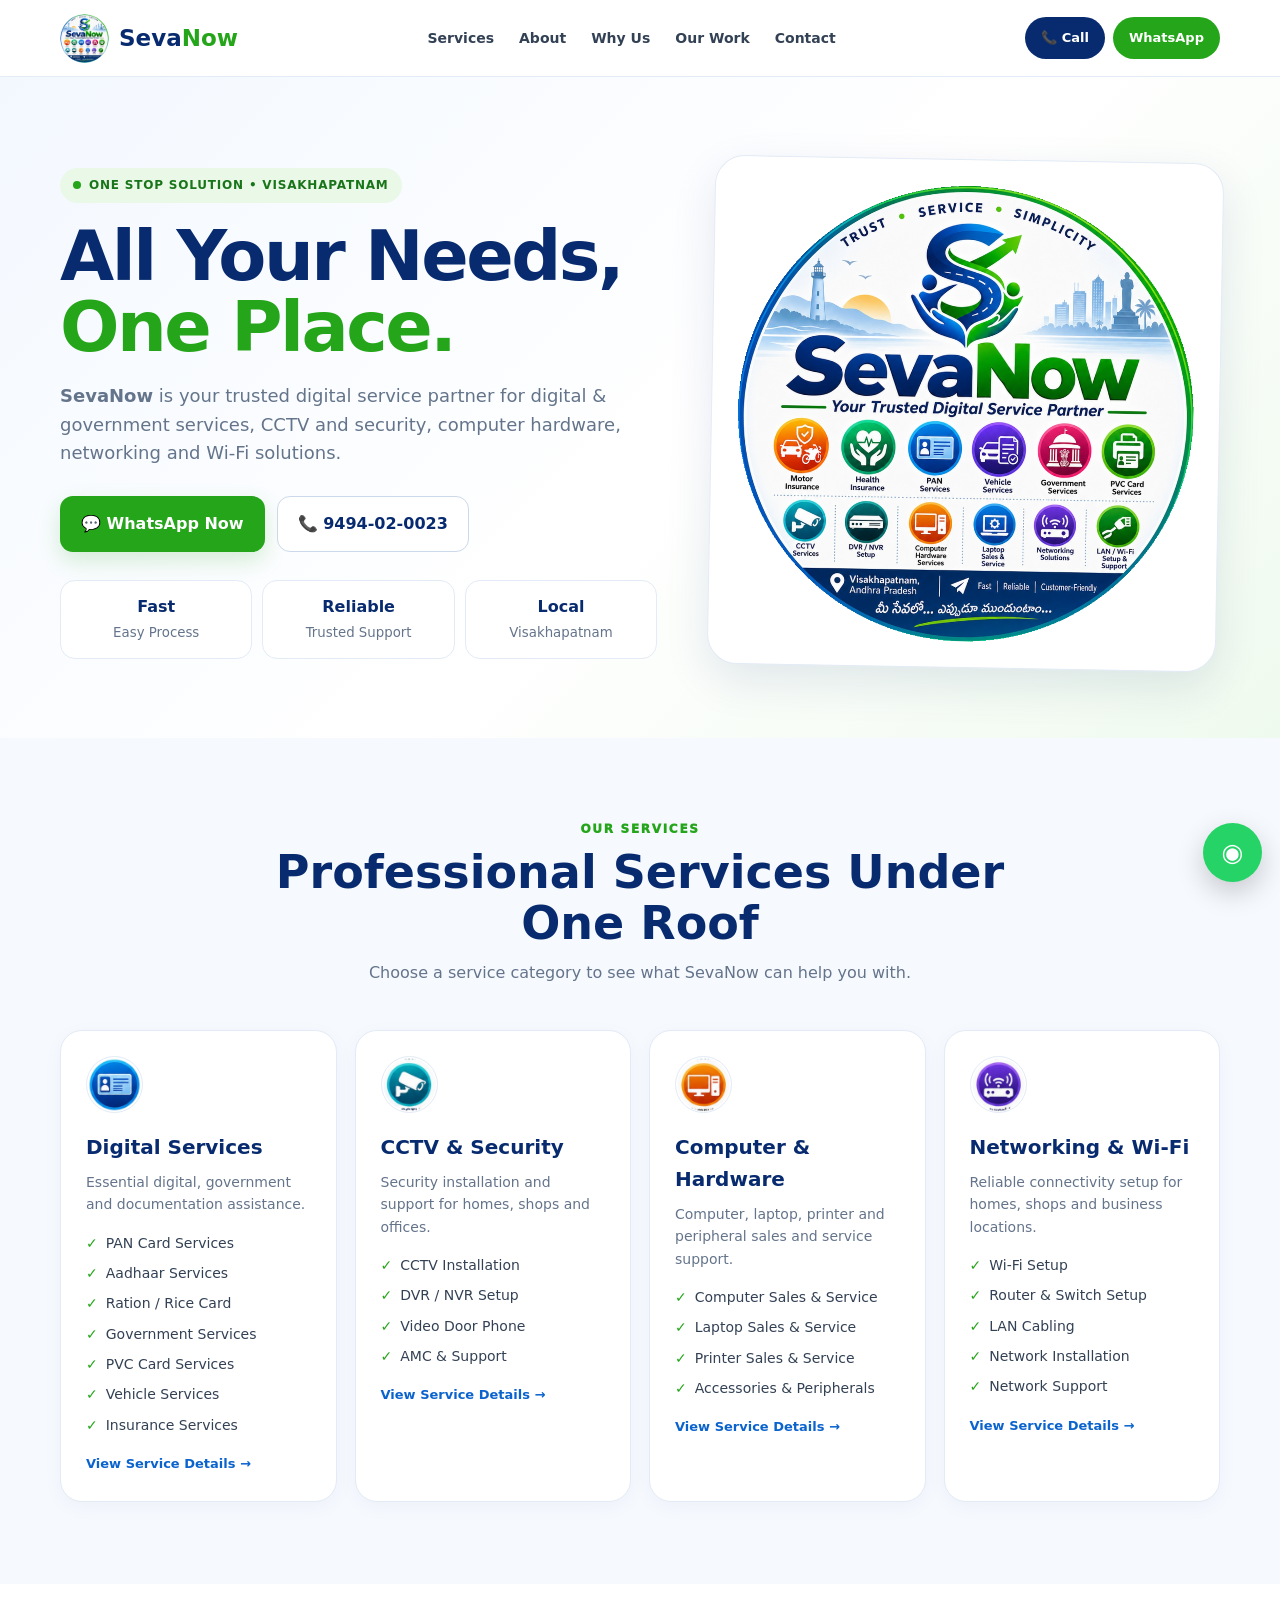
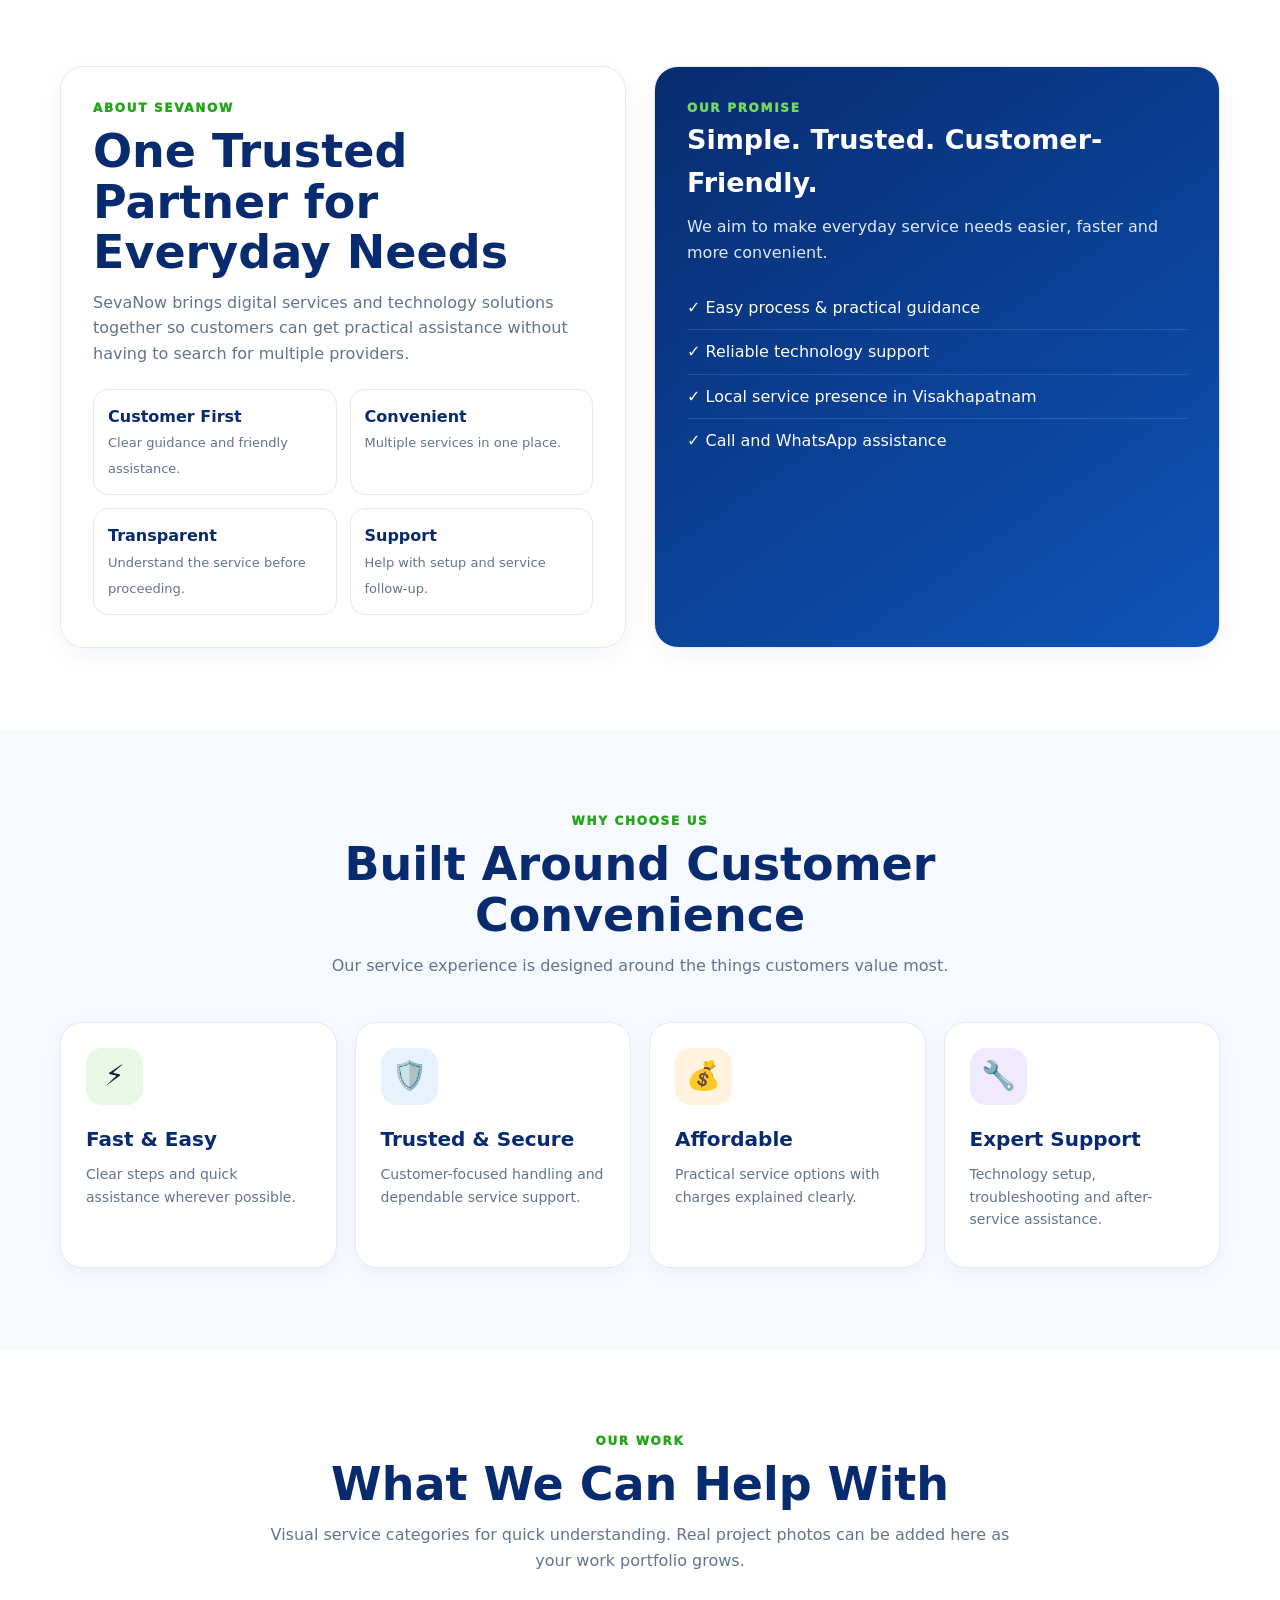
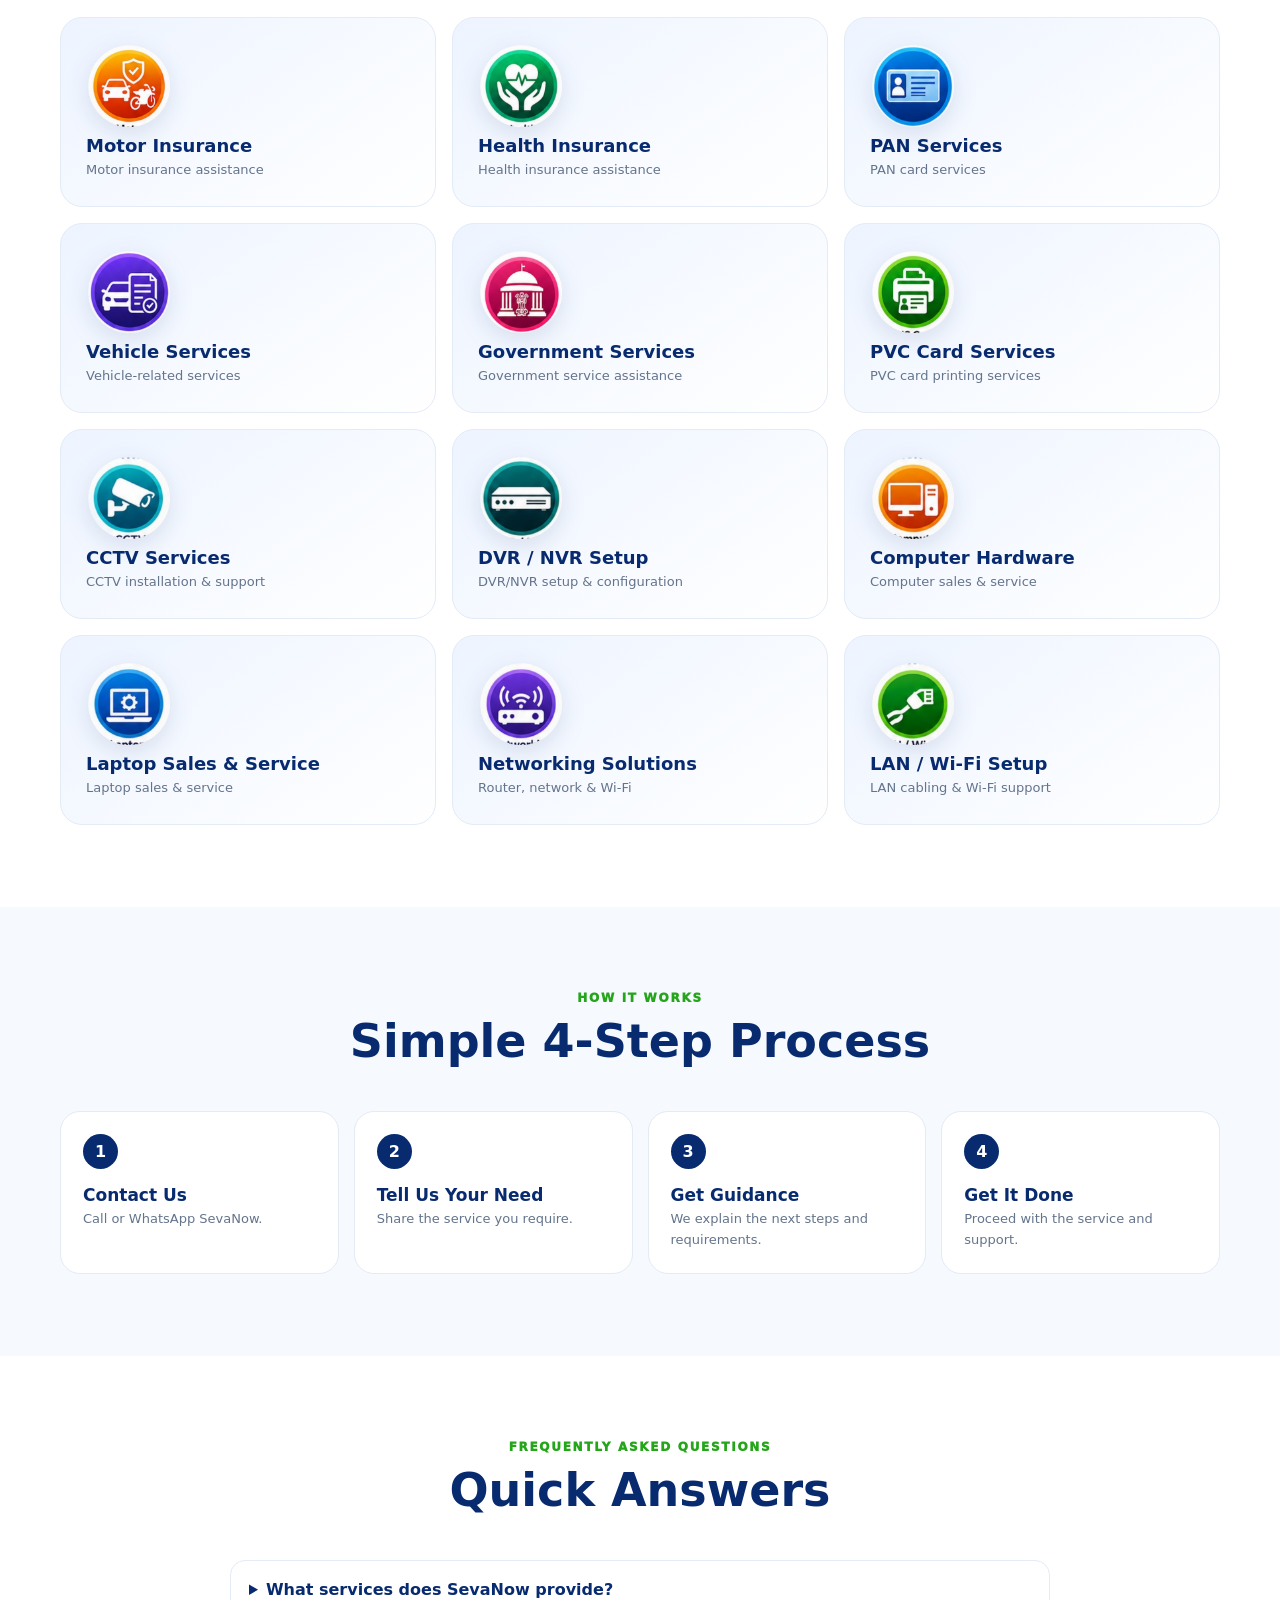
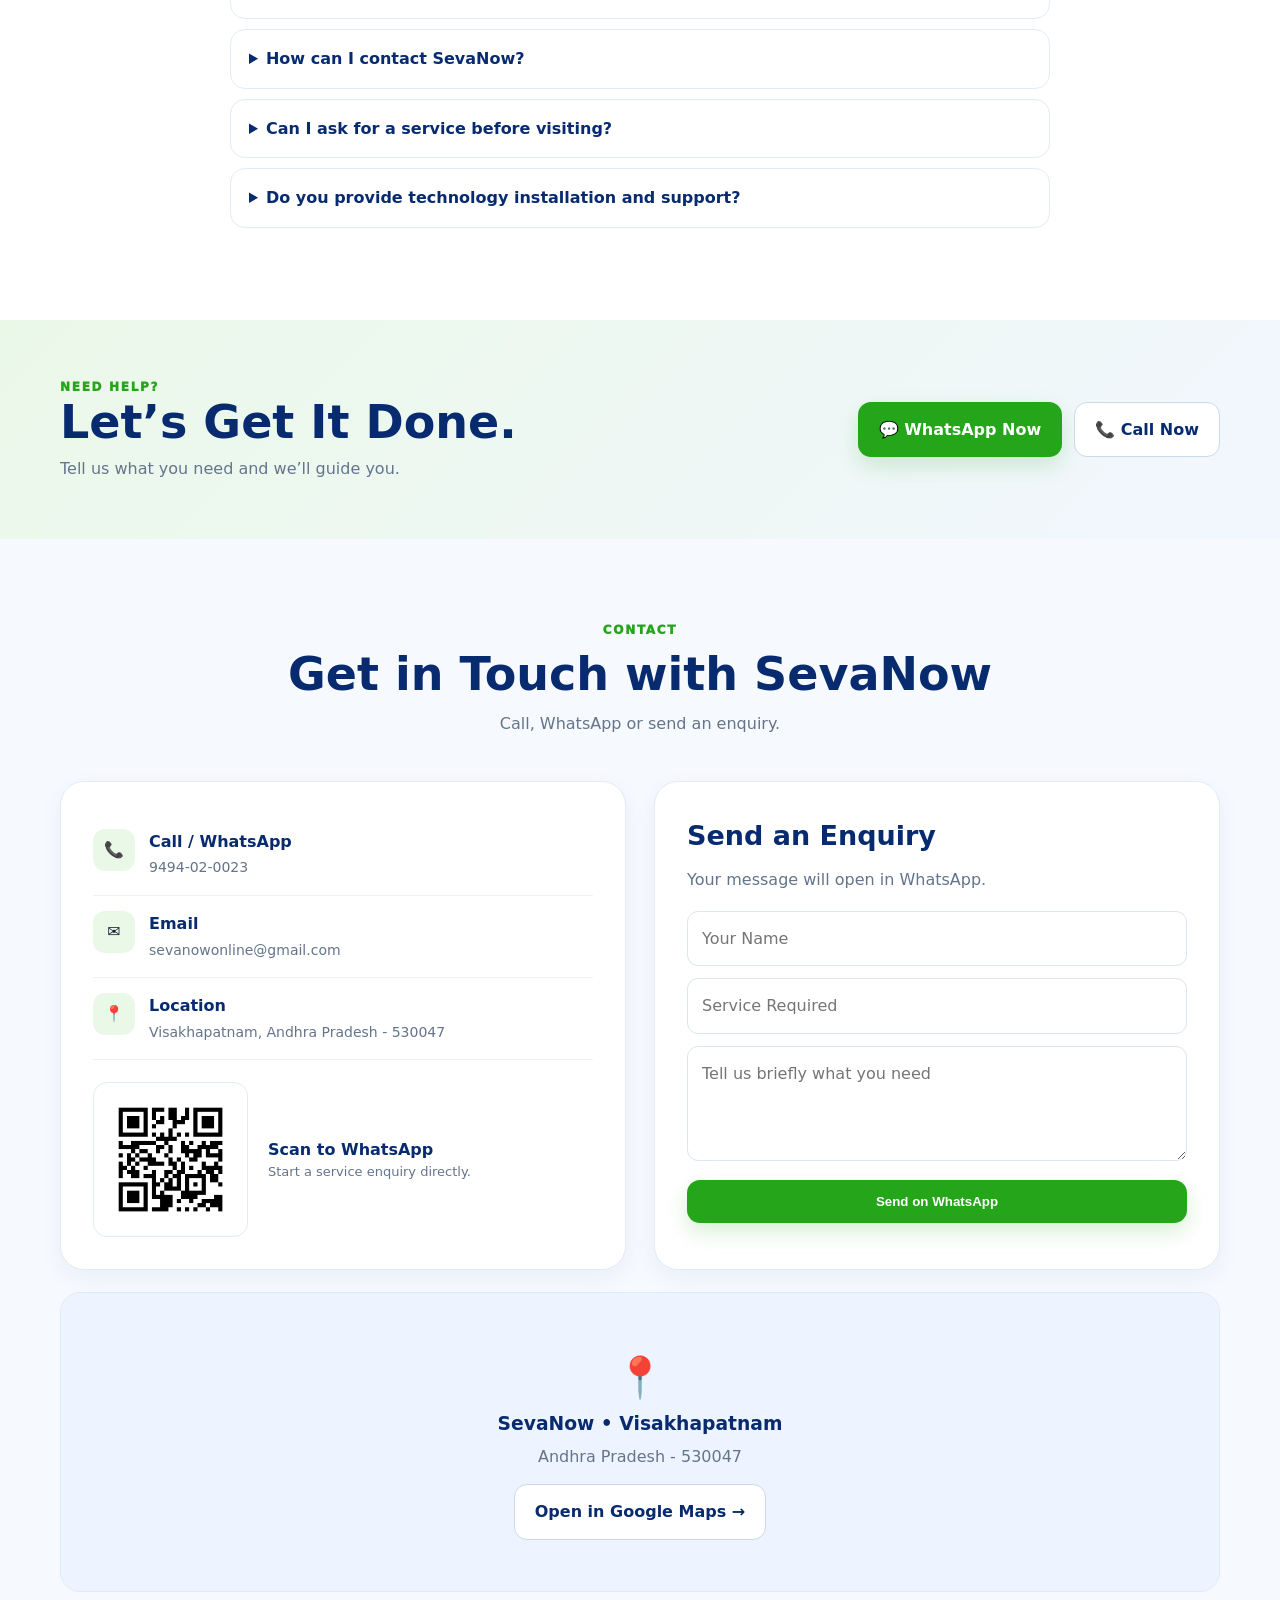
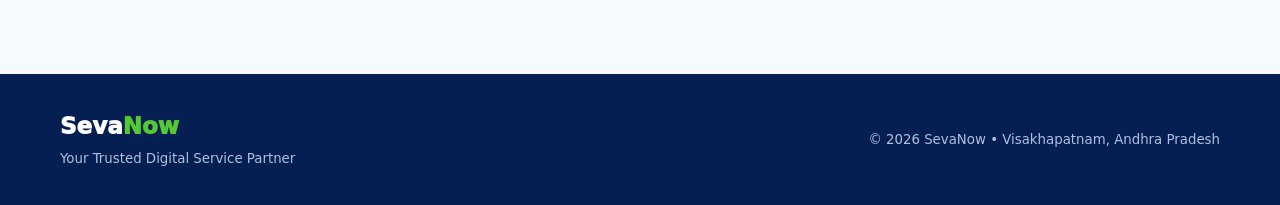
==== index.html @ 572d5e7a "Add files via upload" ====
<!DOCTYPE html>
<html lang="en"><head>
<meta charset="utf-8"/><meta content="width=device-width,initial-scale=1" name="viewport"/>
<meta content="SevaNow - Your Trusted Digital Service Partner in Visakhapatnam. Digital Services, CCTV &amp; Security, Computer &amp; Hardware, Networking &amp; Wi-Fi." name="description"/>
<title>SevaNow | Your Trusted Digital Service Partner</title><link href="assets/style.css" rel="stylesheet"/></head><body>
<header><div class="container nav">
<a class="brand" href="index.html"><img alt="SevaNow Logo" src="assets/sevanow-logo.png"/><span>Seva<span>Now</span></span></a>
<nav data-nav="">
<a href="index.html#services">Services</a><a href="index.html#about">About</a><a href="index.html#why">Why Us</a><a href="index.html#gallery">Our Work</a><a href="index.html#contact">Contact</a>
</nav>
<div class="nav-actions"><a class="pill call" href="tel:+919494020023">📞 Call</a><a class="pill wa" href="https://wa.me/919494020023" target="_blank">WhatsApp</a><button class="menu" data-menu="">☰</button></div>
</div></header>
<main>
<section class="hero" id="home"><div class="container hero-grid"><div>
<div class="badge"><i></i> ONE STOP SOLUTION • VISAKHAPATNAM</div>
<h1>All Your Needs,<br/><em>One Place.</em></h1>
<p><b>SevaNow</b> is your trusted digital service partner for digital &amp; government services, CCTV and security, computer hardware, networking and Wi-Fi solutions.</p>
<div class="actions"><a class="btn primary" href="https://wa.me/919494020023?text=Hello%20SevaNow%2C%20I%20need%20your%20service." target="_blank">💬 WhatsApp Now</a><a class="btn secondary" href="tel:+919494020023">📞 9494-02-0023</a></div>
<div class="mini-stats"><div><strong>Fast</strong><small>Easy Process</small></div><div><strong>Reliable</strong><small>Trusted Support</small></div><div><strong>Local</strong><small>Visakhapatnam</small></div></div>
</div><div class="hero-art"><img alt="SevaNow official logo" src="assets/sevanow-logo.png"/></div></div></section>
<section class="soft" id="services"><div class="container"><div class="head"><div class="kicker">Our Services</div><h2>Professional Services Under One Roof</h2><p>Choose a service category to see what SevaNow can help you with.</p></div><div class="cards">
<article class="card"><div class="icon image-icon"><img alt="Digital Services icon" src="assets/icons/pan-services.png"/></div><h3>Digital Services</h3><p>Essential digital, government and documentation assistance.</p>
<ul class="list"><li>PAN Card Services</li><li>Aadhaar Services</li><li>Ration / Rice Card</li><li>Government Services</li><li>PVC Card Services</li><li>Vehicle Services</li><li>Insurance Services</li></ul>
<a class="learn" href="digital-services.html">View Service Details →</a></article>
<article class="card"><div class="icon image-icon"><img alt="CCTV &amp; Security icon" src="assets/icons/cctv-services.png"/></div><h3>CCTV &amp; Security</h3><p>Security installation and support for homes, shops and offices.</p>
<ul class="list"><li>CCTV Installation</li><li>DVR / NVR Setup</li><li>Video Door Phone</li><li>AMC &amp; Support</li></ul>
<a class="learn" href="cctv-security.html">View Service Details →</a></article>
<article class="card"><div class="icon image-icon"><img alt="Computer &amp; Hardware icon" src="assets/icons/computer-hardware.png"/></div><h3>Computer &amp; Hardware</h3><p>Computer, laptop, printer and peripheral sales and service support.</p>
<ul class="list"><li>Computer Sales &amp; Service</li><li>Laptop Sales &amp; Service</li><li>Printer Sales &amp; Service</li><li>Accessories &amp; Peripherals</li></ul>
<a class="learn" href="computer-hardware.html">View Service Details →</a></article>
<article class="card"><div class="icon image-icon"><img alt="Networking &amp; Wi-Fi icon" src="assets/icons/networking-solutions.png"/></div><h3>Networking &amp; Wi-Fi</h3><p>Reliable connectivity setup for homes, shops and business locations.</p>
<ul class="list"><li>Wi-Fi Setup</li><li>Router &amp; Switch Setup</li><li>LAN Cabling</li><li>Network Installation</li><li>Network Support</li></ul>
<a class="learn" href="networking-wifi.html">View Service Details →</a></article>
</div></div></section>
<section id="about"><div class="container about-grid">
<div class="panel"><div class="kicker">About SevaNow</div><h2>One Trusted Partner for Everyday Needs</h2><p>SevaNow brings digital services and technology solutions together so customers can get practical assistance without having to search for multiple providers.</p>
<div class="values"><div class="value"><b>Customer First</b><span>Clear guidance and friendly assistance.</span></div><div class="value"><b>Convenient</b><span>Multiple services in one place.</span></div><div class="value"><b>Transparent</b><span>Understand the service before proceeding.</span></div><div class="value"><b>Support</b><span>Help with setup and service follow-up.</span></div></div></div>
<div class="panel feature"><div class="kicker" style="color:#73d963">Our Promise</div><h3>Simple. Trusted. Customer-Friendly.</h3><p>We aim to make everyday service needs easier, faster and more convenient.</p>
<ul><li>✓ Easy process &amp; practical guidance</li><li>✓ Reliable technology support</li><li>✓ Local service presence in Visakhapatnam</li><li>✓ Call and WhatsApp assistance</li></ul></div>
</div></section>
<section class="soft" id="why"><div class="container"><div class="head"><div class="kicker">Why Choose Us</div><h2>Built Around Customer Convenience</h2><p>Our service experience is designed around the things customers value most.</p></div>
<div class="cards">
<article class="card"><div class="icon green">⚡</div><h3>Fast &amp; Easy</h3><p>Clear steps and quick assistance wherever possible.</p></article>
<article class="card"><div class="icon blue">🛡️</div><h3>Trusted &amp; Secure</h3><p>Customer-focused handling and dependable service support.</p></article>
<article class="card"><div class="icon orange">💰</div><h3>Affordable</h3><p>Practical service options with charges explained clearly.</p></article>
<article class="card"><div class="icon purple">🔧</div><h3>Expert Support</h3><p>Technology setup, troubleshooting and after-service assistance.</p></article>
</div></div></section>
<section id="gallery"><div class="container"><div class="head"><div class="kicker">Our Work</div><h2>What We Can Help With</h2><p>Visual service categories for quick understanding. Real project photos can be added here as your work portfolio grows.</p></div>
<div class="gallery"><div class="gallery-card"><img alt="Motor Insurance icon" class="big-img" src="assets/icons/motor-insurance.png"/><b>Motor Insurance</b><span>Motor insurance assistance</span></div><div class="gallery-card"><img alt="Health Insurance icon" class="big-img" src="assets/icons/health-insurance.png"/><b>Health Insurance</b><span>Health insurance assistance</span></div><div class="gallery-card"><img alt="PAN Services icon" class="big-img" src="assets/icons/pan-services.png"/><b>PAN Services</b><span>PAN card services</span></div><div class="gallery-card"><img alt="Vehicle Services icon" class="big-img" src="assets/icons/vehicle-services.png"/><b>Vehicle Services</b><span>Vehicle-related services</span></div><div class="gallery-card"><img alt="Government Services icon" class="big-img" src="assets/icons/government-services.png"/><b>Government Services</b><span>Government service assistance</span></div><div class="gallery-card"><img alt="PVC Card Services icon" class="big-img" src="assets/icons/pvc-card-services.png"/><b>PVC Card Services</b><span>PVC card printing services</span></div><div class="gallery-card"><img alt="CCTV Services icon" class="big-img" src="assets/icons/cctv-services.png"/><b>CCTV Services</b><span>CCTV installation &amp; support</span></div><div class="gallery-card"><img alt="DVR / NVR Setup icon" class="big-img" src="assets/icons/dvr-nvr-setup.png"/><b>DVR / NVR Setup</b><span>DVR/NVR setup &amp; configuration</span></div><div class="gallery-card"><img alt="Computer Hardware icon" class="big-img" src="assets/icons/computer-hardware.png"/><b>Computer Hardware</b><span>Computer sales &amp; service</span></div><div class="gallery-card"><img alt="Laptop Sales &amp; Service icon" class="big-img" src="assets/icons/laptop-sales-service.png"/><b>Laptop Sales &amp; Service</b><span>Laptop sales &amp; service</span></div><div class="gallery-card"><img alt="Networking Solutions icon" class="big-img" src="assets/icons/networking-solutions.png"/><b>Networking Solutions</b><span>Router, network &amp; Wi-Fi</span></div><div class="gallery-card"><img alt="LAN / Wi-Fi Setup icon" class="big-img" src="assets/icons/lan-wifi.png"/><b>LAN / Wi-Fi Setup</b><span>LAN cabling &amp; Wi-Fi support</span></div></div></div></section>
<section class="soft"><div class="container"><div class="head"><div class="kicker">How It Works</div><h2>Simple 4-Step Process</h2></div>
<div class="process"><div class="step"><div class="num">1</div><h3>Contact Us</h3><p>Call or WhatsApp SevaNow.</p></div><div class="step"><div class="num">2</div><h3>Tell Us Your Need</h3><p>Share the service you require.</p></div><div class="step"><div class="num">3</div><h3>Get Guidance</h3><p>We explain the next steps and requirements.</p></div><div class="step"><div class="num">4</div><h3>Get It Done</h3><p>Proceed with the service and support.</p></div></div></div></section>
<section><div class="container"><div class="head"><div class="kicker">Frequently Asked Questions</div><h2>Quick Answers</h2></div>
<div class="faq">
<details><summary>What services does SevaNow provide?</summary><p>Digital and government services, CCTV &amp; security, computer &amp; hardware, and networking &amp; Wi-Fi services.</p></details>
<details><summary>How can I contact SevaNow?</summary><p>Call or WhatsApp <b>9494-02-0023</b>. You can also use the enquiry form below.</p></details>
<details><summary>Can I ask for a service before visiting?</summary><p>Yes. WhatsApp us with your requirement and we can guide you on the next step.</p></details>
<details><summary>Do you provide technology installation and support?</summary><p>Yes, SevaNow offers CCTV, computer, printer, networking and Wi-Fi installation/support services.</p></details>
</div></div></section>
<section class="cta"><div class="container cta-grid"><div><div class="kicker">Need Help?</div><h2>Let’s Get It Done.</h2><p>Tell us what you need and we’ll guide you.</p></div><div class="actions" style="justify-content:flex-end;margin:0"><a class="btn primary" href="https://wa.me/919494020023?text=Hello%20SevaNow%2C%20I%20need%20help." target="_blank">💬 WhatsApp Now</a><a class="btn secondary" href="tel:+919494020023">📞 Call Now</a></div></div></section>
<section class="soft" id="contact"><div class="container"><div class="head"><div class="kicker">Contact</div><h2>Get in Touch with SevaNow</h2><p>Call, WhatsApp or send an enquiry.</p></div>
<div class="contact-grid">
<div class="panel"><div class="contact-row"><div class="contact-icon">📞</div><div><strong>Call / WhatsApp</strong><span>9494-02-0023</span></div></div>
<div class="contact-row"><div class="contact-icon">✉️</div><div><strong>Email</strong><span>sevanowonline@gmail.com</span></div></div>
<div class="contact-row"><div class="contact-icon">📍</div><div><strong>Location</strong><span>Visakhapatnam, Andhra Pradesh - 530047</span></div></div>
<div style="display:flex;gap:20px;align-items:center;margin-top:22px"><img alt="SevaNow WhatsApp QR" src="assets/whatsapp-qr.png" style="width:155px;border-radius:14px;border:1px solid var(--line);padding:8px;background:#fff"/><div><b style="color:var(--navy)">Scan to WhatsApp</b><p style="font-size:13px;color:var(--muted)">Start a service enquiry directly.</p></div></div>
</div>
<div class="panel form"><h3>Send an Enquiry</h3><p style="margin-bottom:18px">Your message will open in WhatsApp.</p><form onsubmit="sendWhatsApp(event)"><input id="name" placeholder="Your Name" required=""/><input id="service" placeholder="Service Required" required=""/><textarea id="message" placeholder="Tell us briefly what you need"></textarea><button class="btn primary" type="submit">Send on WhatsApp</button></form></div>
</div>
<div class="mapbox" style="margin-top:22px"><div><div style="font-size:40px">📍</div><h3 style="color:var(--navy)">SevaNow • Visakhapatnam</h3><p style="color:var(--muted);margin:5px 0 15px">Andhra Pradesh - 530047</p><a class="btn secondary" href="https://www.google.com/maps/search/?api=1&amp;query=SevaNow%2C%20Visakhapatnam%2C%20Andhra%20Pradesh%20530047" target="_blank">Open in Google Maps →</a></div></div>
</div></section>
</main>
<footer><div class="container footer-grid">
<div><div class="footer-brand">Seva<span>Now</span></div><small>Your Trusted Digital Service Partner</small></div>
<small>© <span id="year"></span> SevaNow • Visakhapatnam, Andhra Pradesh</small>
</div></footer>
<script>document.getElementById("year").textContent=new Date().getFullYear();</script>
<a aria-label="WhatsApp" class="float-wa" href="https://wa.me/919494020023" target="_blank">◉</a><script src="assets/script.js"></script></body></html>
---- assets/style.css ----
:root{
 --navy:#082b6f;--blue:#0b63ce;--green:#25a51a;--green2:#43bf32;
 --ink:#152238;--muted:#64748b;--bg:#f6f9fe;--white:#fff;--line:#e3ebf6;
 --shadow:0 16px 45px rgba(8,43,111,.10);--radius:22px
}
*{box-sizing:border-box;margin:0;padding:0}
html{scroll-behavior:smooth}
body{font-family:Inter,ui-sans-serif,system-ui,-apple-system,"Segoe UI",Arial,sans-serif;color:var(--ink);line-height:1.6;background:#fff}
a{text-decoration:none;color:inherit}.container{width:min(1160px,92%);margin:auto}
header{position:sticky;top:0;z-index:100;background:rgba(255,255,255,.95);backdrop-filter:blur(12px);border-bottom:1px solid var(--line)}
.nav{height:76px;display:flex;align-items:center;justify-content:space-between;gap:20px}
.brand{display:flex;align-items:center;gap:10px;font-weight:900;color:var(--navy);font-size:23px}
.brand img{width:49px;height:49px;border-radius:50%;object-fit:cover}
.brand span span{color:var(--green)}
nav{display:flex;align-items:center;gap:25px;font-size:14px;font-weight:750;color:#334155}
nav a:hover{color:var(--green)}
.nav-actions{display:flex;gap:8px;align-items:center}
.pill{display:inline-flex;align-items:center;justify-content:center;border-radius:999px;padding:11px 16px;font-weight:850;font-size:13px}
.call{background:var(--navy);color:#fff}.wa{background:var(--green);color:#fff}
.menu{display:none;border:1px solid var(--line);background:#fff;border-radius:10px;padding:8px;font-size:20px}
.hero{background:linear-gradient(135deg,#f3f8ff 0,#fff 54%,#effaee 100%);padding:82px 0 70px}
.hero-grid{display:grid;grid-template-columns:1.08fr .92fr;align-items:center;gap:54px}
.badge{display:inline-flex;gap:8px;align-items:center;background:#eaf8e8;color:#19751a;border-radius:999px;padding:8px 13px;font-size:12px;font-weight:900;letter-spacing:.8px}
.badge i{width:8px;height:8px;background:var(--green);border-radius:50%}
h1{font-size:clamp(42px,6vw,70px);line-height:1.02;letter-spacing:-2.5px;color:var(--navy);margin:18px 0}
h1 em{font-style:normal;color:var(--green)}
.hero p{font-size:18px;color:var(--muted);max-width:680px}
.actions{display:flex;gap:12px;flex-wrap:wrap;margin:28px 0}
.btn{display:inline-flex;align-items:center;justify-content:center;gap:8px;padding:14px 20px;border-radius:13px;font-weight:850;border:1px solid transparent}
.primary{background:var(--green);color:#fff;box-shadow:0 9px 22px rgba(37,165,26,.18)}
.secondary{background:#fff;border-color:#ccd9eb;color:var(--navy)}
.hero-art{background:#fff;border:1px solid var(--line);border-radius:30px;padding:22px;box-shadow:var(--shadow);transform:rotate(1deg)}
.hero-art img{width:100%;display:block;border-radius:20px}
.mini-stats{display:grid;grid-template-columns:repeat(3,1fr);gap:10px;margin-top:26px}
.mini-stats div{background:#fff;border:1px solid var(--line);border-radius:15px;padding:13px;text-align:center}
.mini-stats strong{display:block;color:var(--navy)}.mini-stats small{color:var(--muted)}
section{padding:82px 0}.soft{background:var(--bg)}
.head{text-align:center;max-width:760px;margin:0 auto 44px}
.kicker{color:var(--green);font-size:12px;letter-spacing:1.7px;font-weight:950;text-transform:uppercase}
h2{font-size:clamp(30px,4vw,46px);line-height:1.1;color:var(--navy);margin:8px 0 12px}
.head p{color:var(--muted)}
.cards{display:grid;grid-template-columns:repeat(4,1fr);gap:18px}
.card{background:#fff;border:1px solid var(--line);border-radius:var(--radius);padding:25px;box-shadow:0 5px 20px rgba(8,43,111,.04);transition:.2s}
.card:hover{transform:translateY(-5px);box-shadow:var(--shadow)}
.icon{width:57px;height:57px;border-radius:16px;display:grid;place-items:center;font-size:28px;margin-bottom:18px}
.green{background:#eaf8e8}.blue{background:#e8f2ff}.orange{background:#fff2df}.purple{background:#f1eaff}
.card h3{color:var(--navy);font-size:20px;margin-bottom:8px}.card p{color:var(--muted);font-size:14px;margin-bottom:12px}
.list{list-style:none;font-size:14px;color:#334155}.list li{padding:4px 0}.list li:before{content:"✓";font-weight:900;color:var(--green);margin-right:8px}
.learn{display:inline-block;margin-top:14px;color:var(--blue);font-size:13px;font-weight:850}
.about-grid,.contact-grid,.cta-grid{display:grid;grid-template-columns:1fr 1fr;gap:28px;align-items:stretch}
.panel{border:1px solid var(--line);border-radius:24px;padding:32px;background:#fff;box-shadow:0 8px 25px rgba(8,43,111,.05)}
.panel h3{color:var(--navy);font-size:27px;margin-bottom:10px}.panel p{color:var(--muted)}
.values{display:grid;grid-template-columns:1fr 1fr;gap:13px;margin-top:22px}
.value{border:1px solid var(--line);border-radius:15px;padding:14px}.value b{color:var(--navy);display:block}.value span{font-size:13px;color:var(--muted)}
.feature{background:linear-gradient(145deg,var(--navy),#0e54b8);color:#fff}
.feature h3{color:#fff}.feature p{color:#dce9ff}
.feature ul{list-style:none;margin-top:20px}.feature li{padding:9px 0;border-bottom:1px solid rgba(255,255,255,.12)}
.feature li:last-child{border:0}
.gallery{display:grid;grid-template-columns:repeat(3,1fr);gap:16px}
.gallery-card{min-height:190px;border-radius:22px;padding:25px;display:flex;flex-direction:column;justify-content:flex-end;background:linear-gradient(145deg,#edf4ff,#fff);border:1px solid var(--line)}
.gallery-card .big{font-size:45px;margin-bottom:auto}.gallery-card b{color:var(--navy);font-size:18px}.gallery-card span{font-size:13px;color:var(--muted)}
.process{display:grid;grid-template-columns:repeat(4,1fr);gap:15px}
.step{border:1px solid var(--line);border-radius:20px;padding:22px;background:#fff}
.num{width:35px;height:35px;border-radius:50%;background:var(--navy);color:#fff;display:grid;place-items:center;font-weight:900;margin-bottom:13px}
.step h3{color:var(--navy);font-size:17px}.step p{color:var(--muted);font-size:13px}
.faq{max-width:820px;margin:auto}.faq details{border:1px solid var(--line);border-radius:15px;padding:16px 18px;margin:10px 0;background:#fff}.faq summary{cursor:pointer;font-weight:800;color:var(--navy)}
.cta{padding:58px 0;background:linear-gradient(135deg,#eaf8e8,#f2f7ff)}
.cta-grid{align-items:center}.cta h2{margin:0}.cta p{color:var(--muted);margin-top:8px}
.contact-row{display:flex;gap:14px;padding:15px 0;border-bottom:1px solid #edf2f7}.contact-row:last-child{border:0}
.contact-icon{width:42px;height:42px;border-radius:12px;background:#eaf8e8;display:grid;place-items:center;flex:none}
.contact-row strong{display:block;color:var(--navy)}.contact-row span{color:var(--muted);font-size:14px}
.form input,.form textarea{width:100%;padding:14px;border:1px solid #dce5f1;border-radius:11px;margin-bottom:12px;font:inherit}.form textarea{min-height:115px;resize:vertical}
.form button{width:100%;border:0;cursor:pointer}
.mapbox{border-radius:20px;overflow:hidden;border:1px solid var(--line);min-height:300px;background:#edf4ff;display:grid;place-items:center;text-align:center;padding:25px}
footer{background:#061f52;color:#dce8ff;padding:34px 0}.footer-grid{display:flex;justify-content:space-between;gap:20px;align-items:center}
.footer-brand{font-size:23px;font-weight:950;color:#fff}.footer-brand span{color:#54c936}footer small{color:#adc0de}
.float-wa{position:fixed;right:18px;bottom:18px;width:59px;height:59px;border-radius:50%;display:grid;place-items:center;background:#25d366;color:#fff;font-size:25px;box-shadow:0 10px 28px rgba(0,0,0,.2);z-index:110}
.service-hero{padding:70px 0;background:linear-gradient(135deg,#f3f8ff,#fff,#effaee)}
.breadcrumb{font-size:13px;color:var(--muted);margin-bottom:18px}.service-hero-grid{display:grid;grid-template-columns:1fr .8fr;gap:45px;align-items:center}
.service-hero h1{font-size:clamp(38px,5vw,60px)}.service-icon-large{font-size:110px;text-align:center}
.notice{border-left:4px solid var(--green);padding:16px 18px;background:#f1faef;border-radius:10px;color:#385342;margin:20px 0}
@media(max-width:940px){nav{display:none}.menu{display:block}.cards{grid-template-columns:1fr 1fr}.process{grid-template-columns:1fr 1fr}.hero-grid,.about-grid,.contact-grid,.cta-grid,.service-hero-grid{grid-template-columns:1fr}.hero-art{max-width:680px;margin:auto}}
@media(max-width:600px){.nav{height:66px}.brand{font-size:18px}.brand img{width:42px;height:42px}.nav-actions .call{display:none}.cards,.gallery,.process,.values{grid-template-columns:1fr}.hero{padding:55px 0}.hero p{font-size:16px}section{padding:58px 0}.mini-stats{grid-template-columns:1fr}.footer-grid{flex-direction:column;text-align:center}.panel{padding:24px}}

@media(max-width:940px){[data-nav].open{display:flex;position:absolute;top:66px;left:0;right:0;background:#fff;padding:18px 5%;border-bottom:1px solid var(--line);flex-direction:column;align-items:flex-start;gap:14px}.nav{position:relative}}

/* Service icon artwork — matched to the supplied SevaNow service artwork */
.image-icon{background:#fff!important;padding:0;overflow:hidden;border-radius:50%;border:1px solid var(--line)}
.image-icon img{width:100%;height:100%;display:block;object-fit:cover}
.gallery-card{align-items:flex-start}
.gallery-card .big-img{width:86px;height:86px;object-fit:contain;border-radius:50%;margin-bottom:auto;filter:drop-shadow(0 7px 12px rgba(8,43,111,.12))}
.service-icon-large{display:grid;place-items:center}
.service-icon-large img{width:min(300px,78vw);height:auto;max-height:300px;object-fit:contain;filter:drop-shadow(0 18px 30px rgba(8,43,111,.16))}
@media(max-width:600px){
 .gallery-card{min-height:175px;padding:22px}
 .gallery-card .big-img{width:74px;height:74px}
 .service-icon-large img{width:min(260px,72vw);max-height:260px}
}
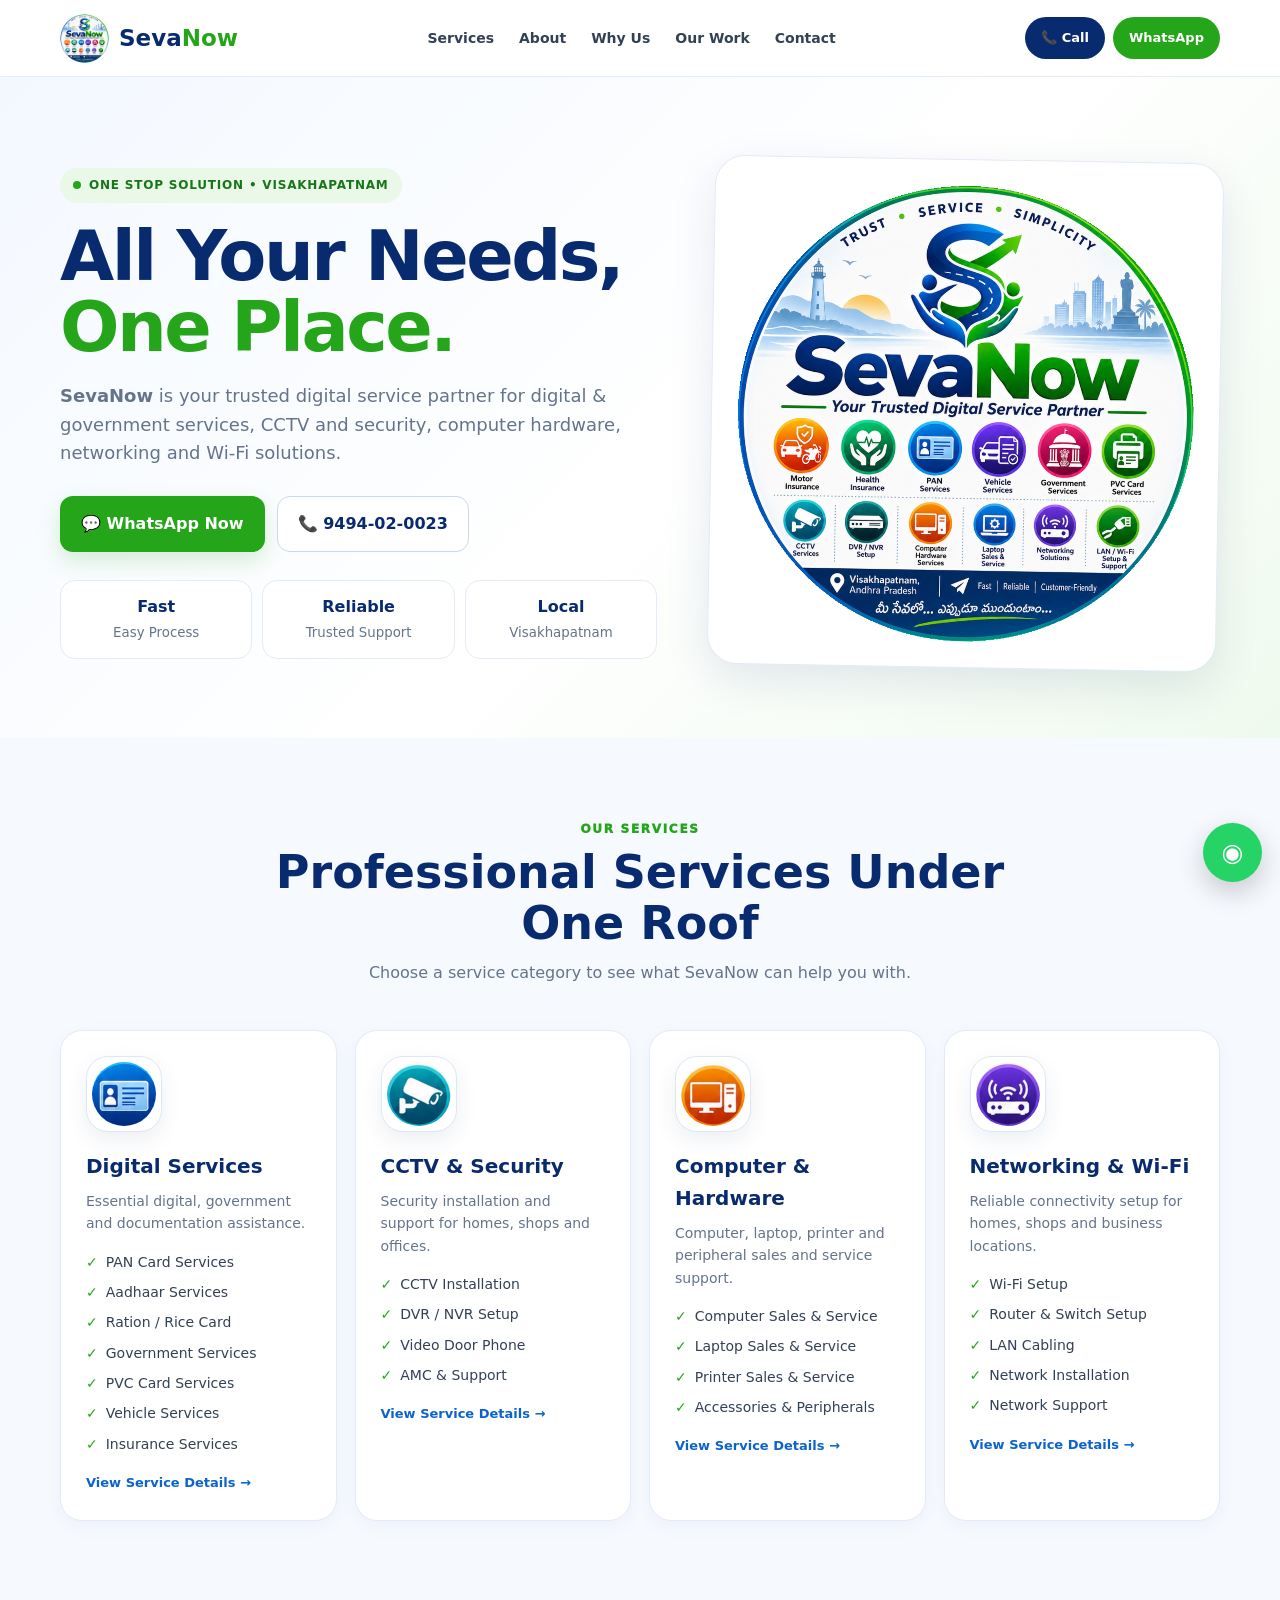
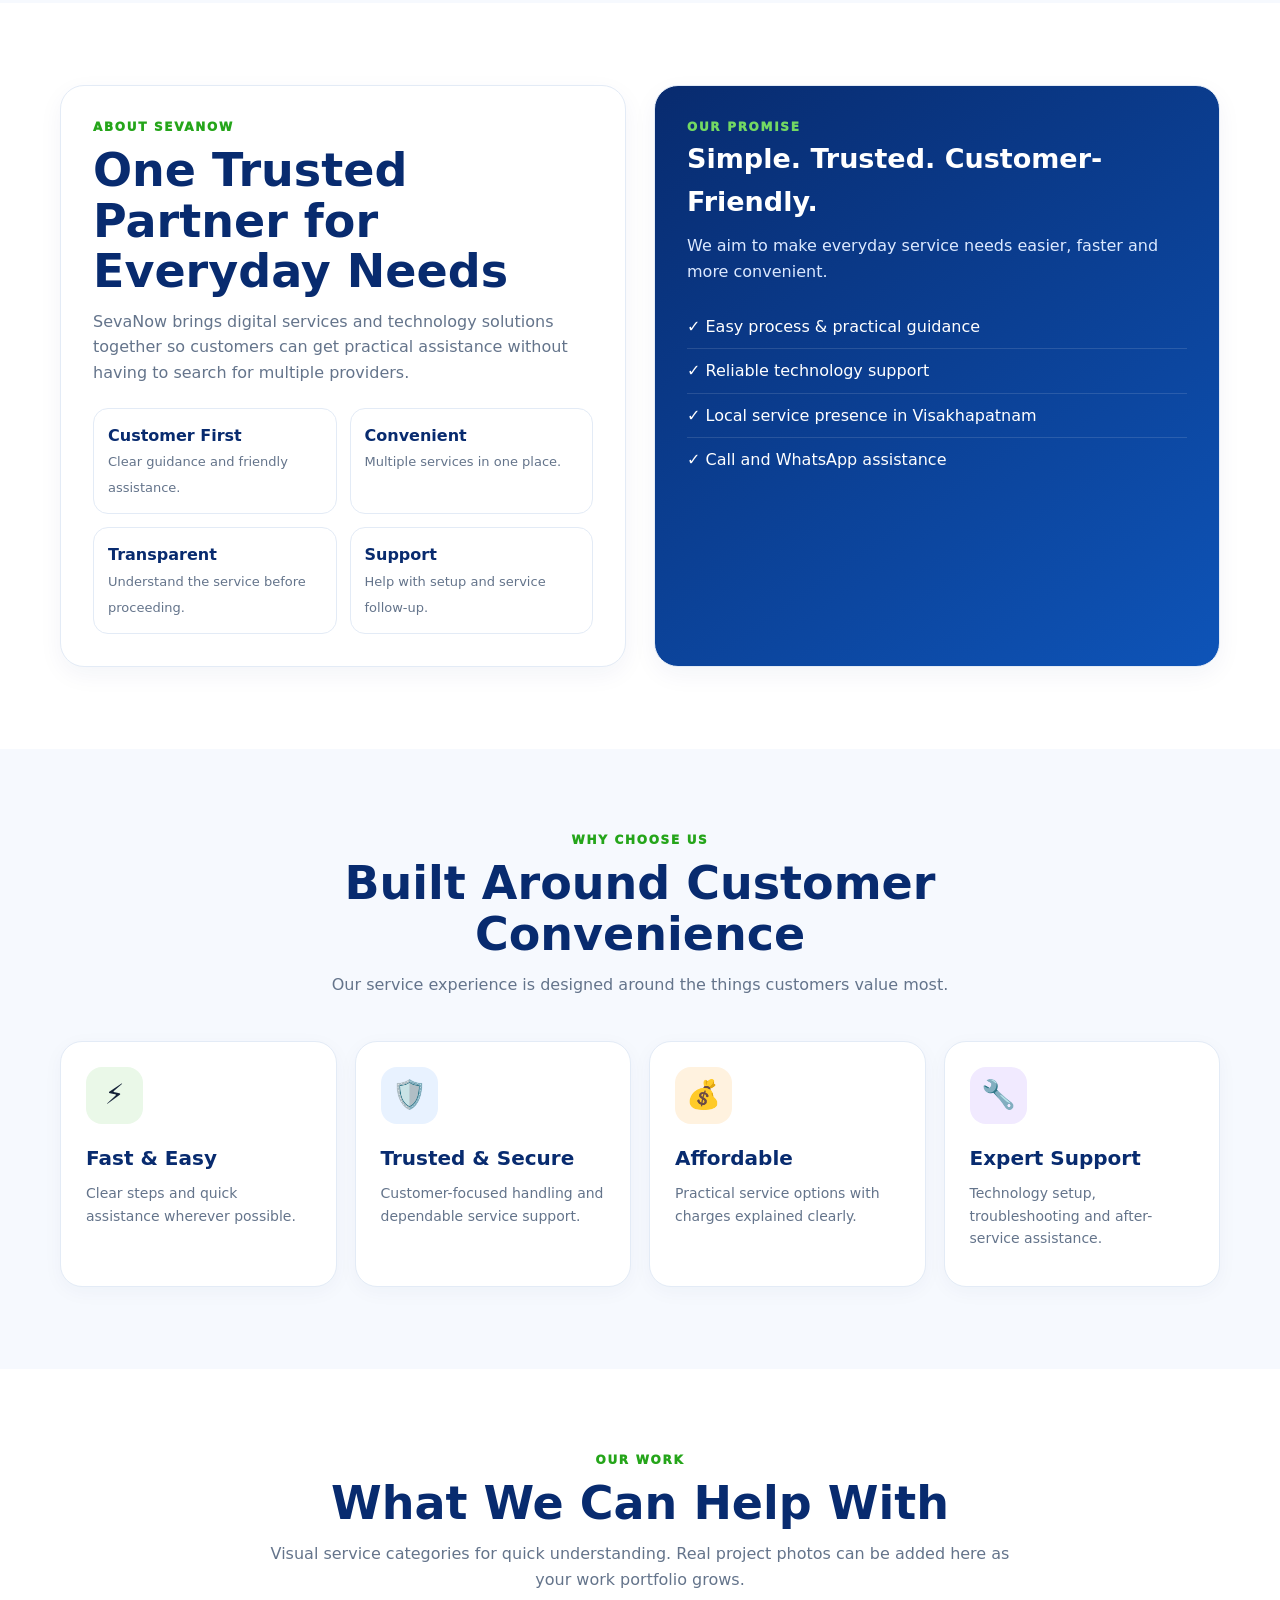
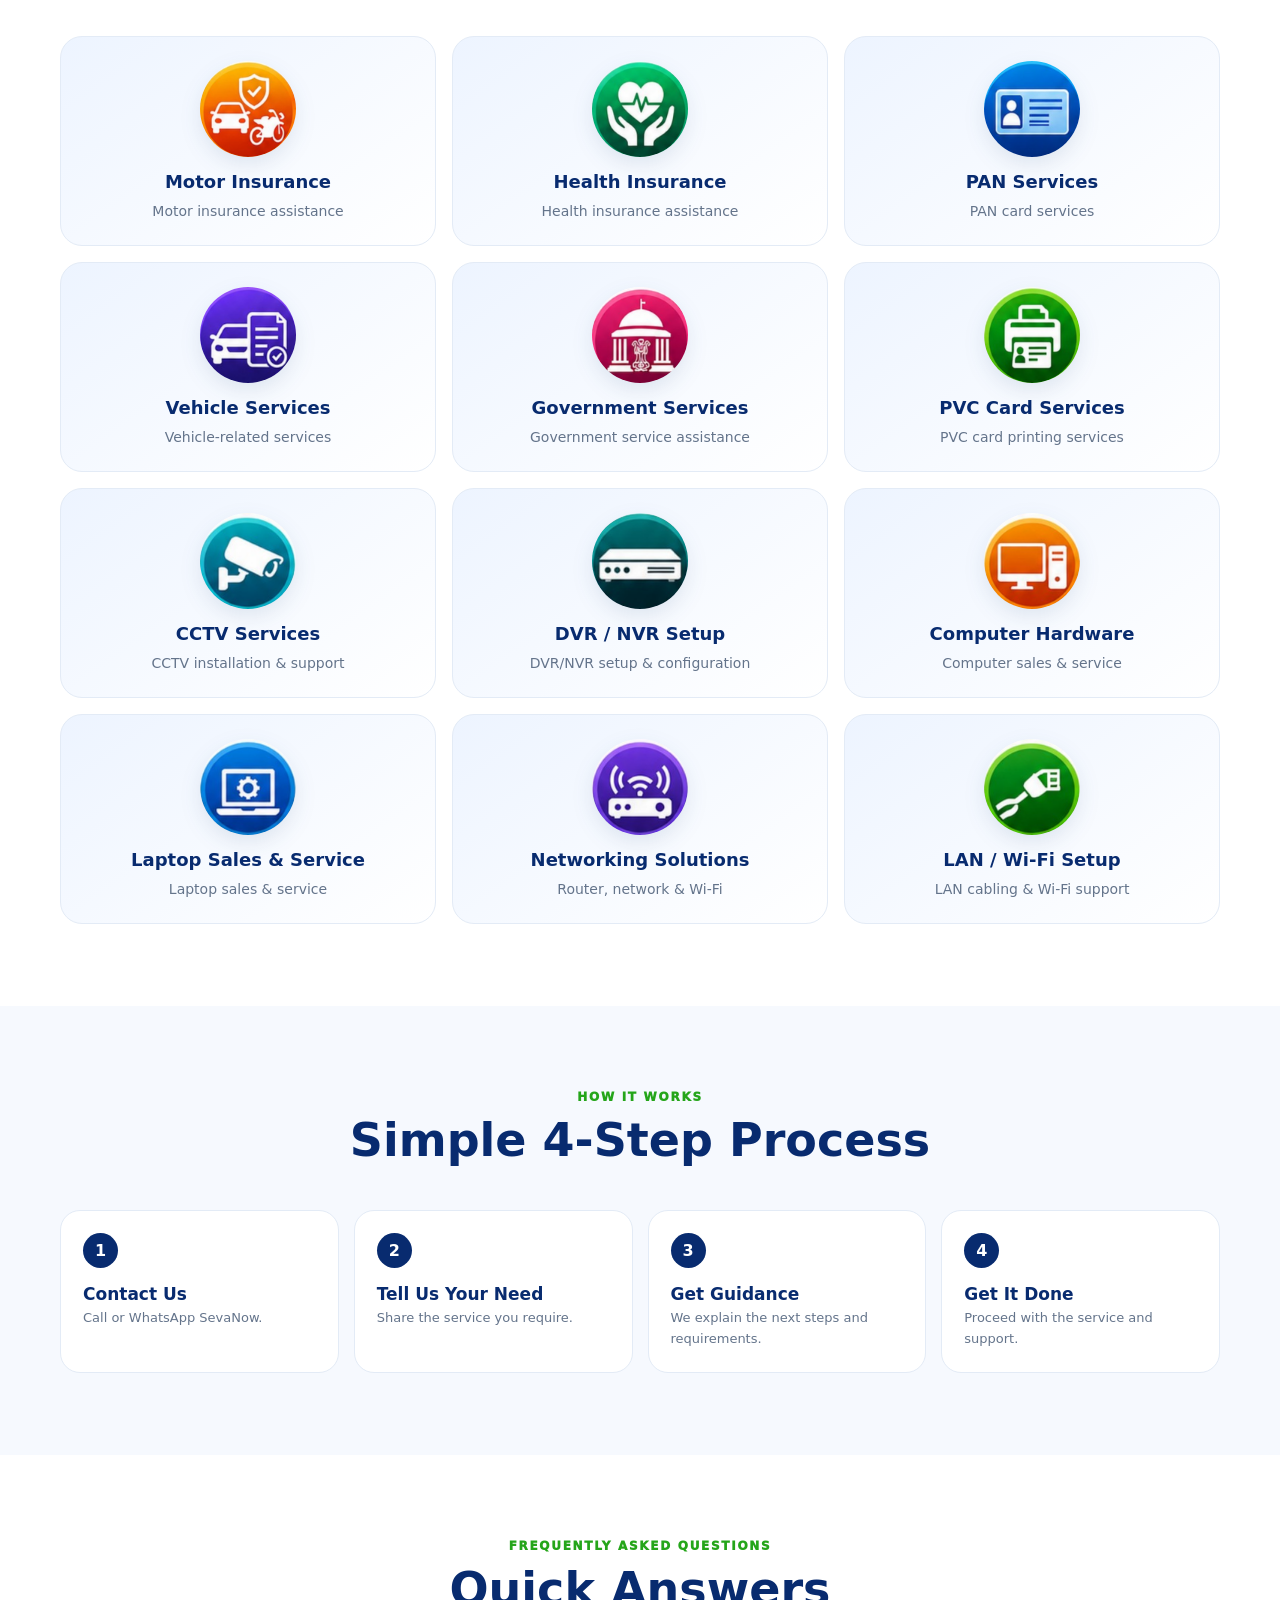
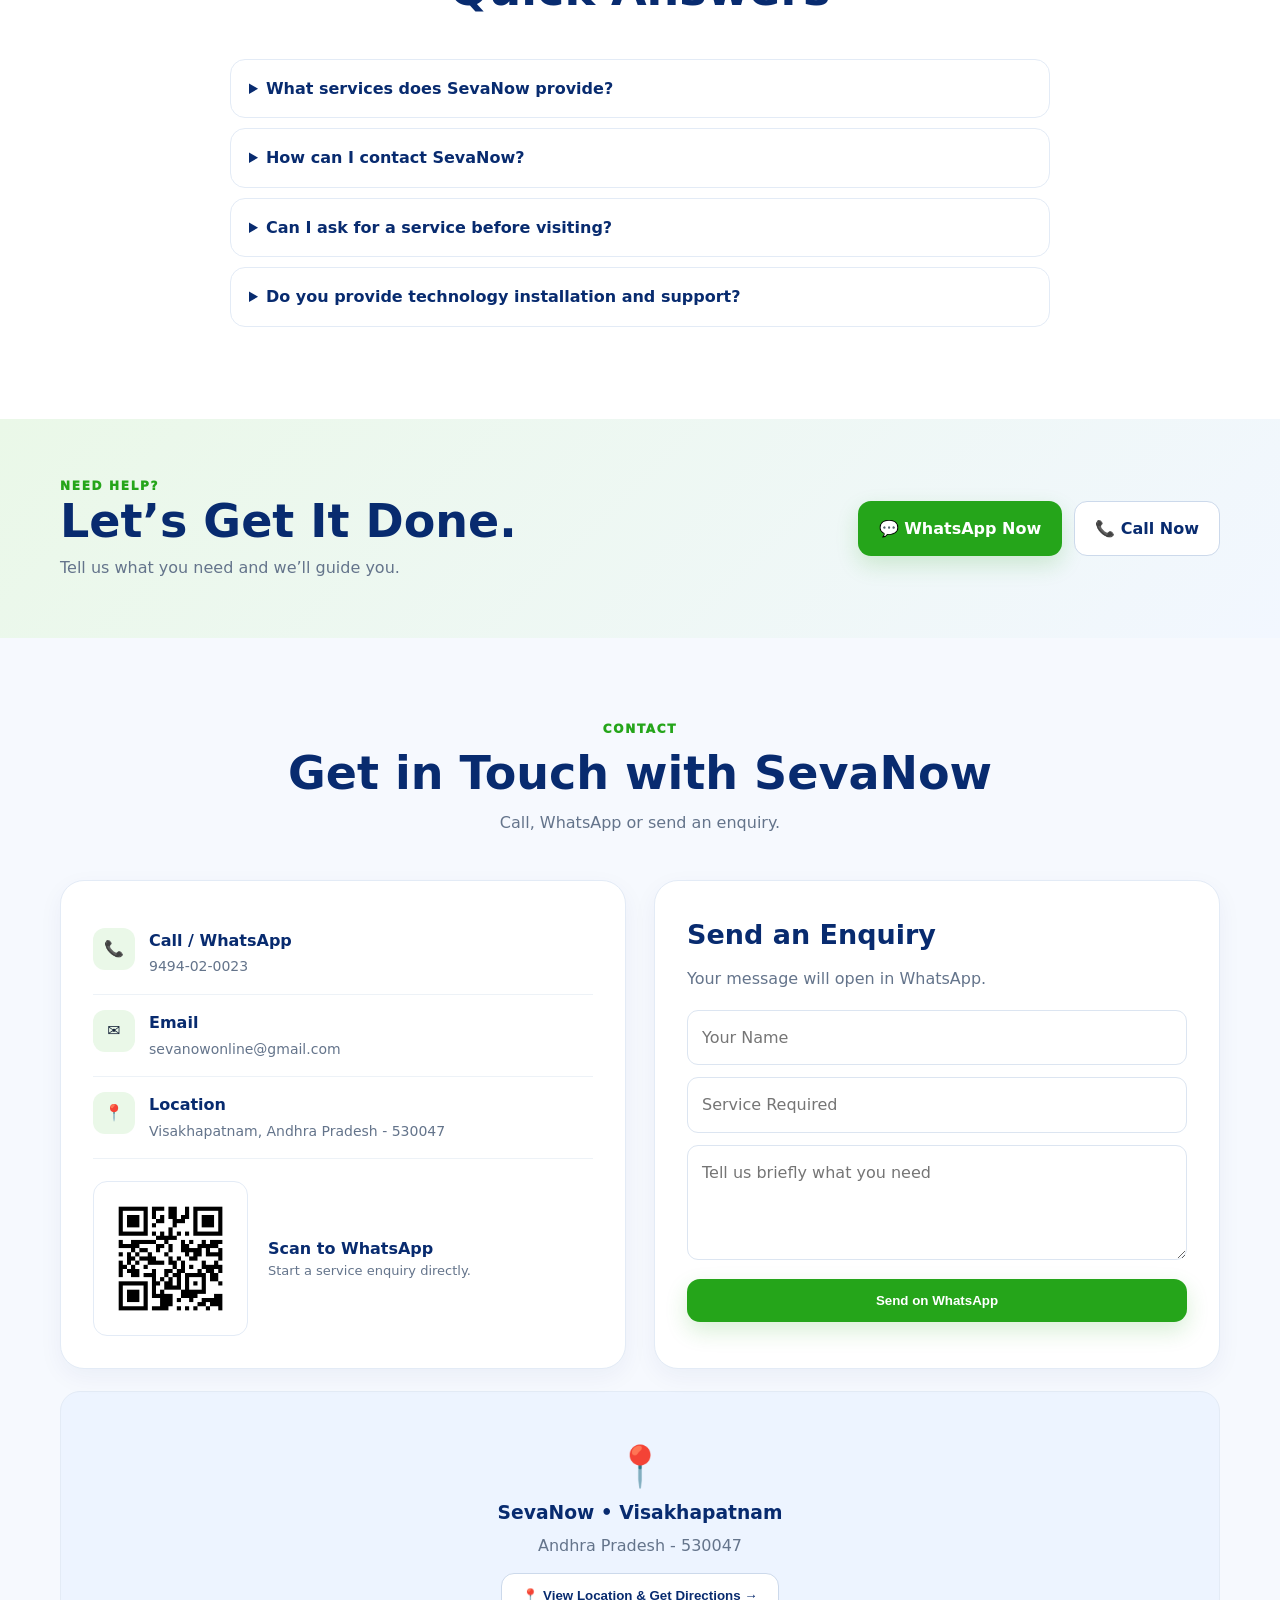
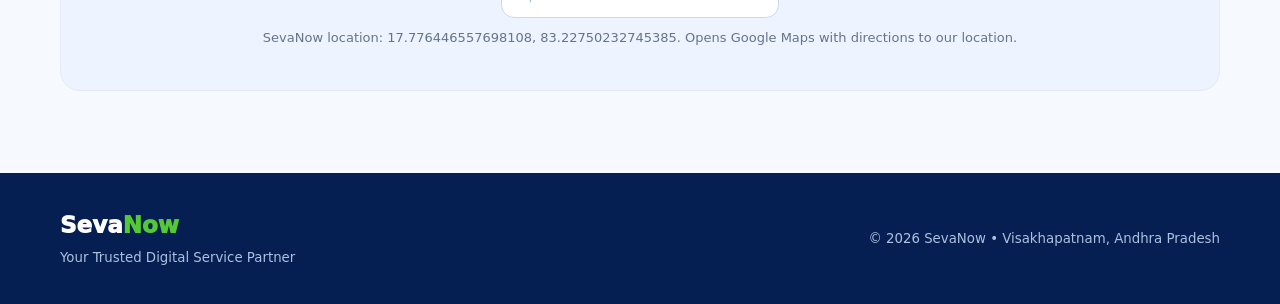
==== commit 4d387f70: "Add files via upload" ====
--- a/index.html
+++ b/index.html
@@ -19,16 +19,16 @@
 <div class="mini-stats"><div><strong>Fast</strong><small>Easy Process</small></div><div><strong>Reliable</strong><small>Trusted Support</small></div><div><strong>Local</strong><small>Visakhapatnam</small></div></div>
 </div><div class="hero-art"><img alt="SevaNow official logo" src="assets/sevanow-logo.png"/></div></div></section>
 <section class="soft" id="services"><div class="container"><div class="head"><div class="kicker">Our Services</div><h2>Professional Services Under One Roof</h2><p>Choose a service category to see what SevaNow can help you with.</p></div><div class="cards">
-<article class="card"><div class="icon image-icon"><img alt="Digital Services icon" src="assets/icons/pan-services.png"/></div><h3>Digital Services</h3><p>Essential digital, government and documentation assistance.</p>
+<article class="card"><div class="icon image-icon"><img alt="Digital Services icon" src="assets/icons-clean/pan-services.png"/></div><h3>Digital Services</h3><p>Essential digital, government and documentation assistance.</p>
 <ul class="list"><li>PAN Card Services</li><li>Aadhaar Services</li><li>Ration / Rice Card</li><li>Government Services</li><li>PVC Card Services</li><li>Vehicle Services</li><li>Insurance Services</li></ul>
 <a class="learn" href="digital-services.html">View Service Details →</a></article>
-<article class="card"><div class="icon image-icon"><img alt="CCTV &amp; Security icon" src="assets/icons/cctv-services.png"/></div><h3>CCTV &amp; Security</h3><p>Security installation and support for homes, shops and offices.</p>
+<article class="card"><div class="icon image-icon"><img alt="CCTV &amp; Security icon" src="assets/icons-clean/cctv-services.png"/></div><h3>CCTV &amp; Security</h3><p>Security installation and support for homes, shops and offices.</p>
 <ul class="list"><li>CCTV Installation</li><li>DVR / NVR Setup</li><li>Video Door Phone</li><li>AMC &amp; Support</li></ul>
 <a class="learn" href="cctv-security.html">View Service Details →</a></article>
-<article class="card"><div class="icon image-icon"><img alt="Computer &amp; Hardware icon" src="assets/icons/computer-hardware.png"/></div><h3>Computer &amp; Hardware</h3><p>Computer, laptop, printer and peripheral sales and service support.</p>
+<article class="card"><div class="icon image-icon"><img alt="Computer &amp; Hardware icon" src="assets/icons-clean/computer-hardware.png"/></div><h3>Computer &amp; Hardware</h3><p>Computer, laptop, printer and peripheral sales and service support.</p>
 <ul class="list"><li>Computer Sales &amp; Service</li><li>Laptop Sales &amp; Service</li><li>Printer Sales &amp; Service</li><li>Accessories &amp; Peripherals</li></ul>
 <a class="learn" href="computer-hardware.html">View Service Details →</a></article>
-<article class="card"><div class="icon image-icon"><img alt="Networking &amp; Wi-Fi icon" src="assets/icons/networking-solutions.png"/></div><h3>Networking &amp; Wi-Fi</h3><p>Reliable connectivity setup for homes, shops and business locations.</p>
+<article class="card"><div class="icon image-icon"><img alt="Networking &amp; Wi-Fi icon" src="assets/icons-clean/networking-solutions.png"/></div><h3>Networking &amp; Wi-Fi</h3><p>Reliable connectivity setup for homes, shops and business locations.</p>
 <ul class="list"><li>Wi-Fi Setup</li><li>Router &amp; Switch Setup</li><li>LAN Cabling</li><li>Network Installation</li><li>Network Support</li></ul>
 <a class="learn" href="networking-wifi.html">View Service Details →</a></article>
 </div></div></section>
@@ -46,7 +46,7 @@
 <article class="card"><div class="icon purple">🔧</div><h3>Expert Support</h3><p>Technology setup, troubleshooting and after-service assistance.</p></article>
 </div></div></section>
 <section id="gallery"><div class="container"><div class="head"><div class="kicker">Our Work</div><h2>What We Can Help With</h2><p>Visual service categories for quick understanding. Real project photos can be added here as your work portfolio grows.</p></div>
-<div class="gallery"><div class="gallery-card"><img alt="Motor Insurance icon" class="big-img" src="assets/icons/motor-insurance.png"/><b>Motor Insurance</b><span>Motor insurance assistance</span></div><div class="gallery-card"><img alt="Health Insurance icon" class="big-img" src="assets/icons/health-insurance.png"/><b>Health Insurance</b><span>Health insurance assistance</span></div><div class="gallery-card"><img alt="PAN Services icon" class="big-img" src="assets/icons/pan-services.png"/><b>PAN Services</b><span>PAN card services</span></div><div class="gallery-card"><img alt="Vehicle Services icon" class="big-img" src="assets/icons/vehicle-services.png"/><b>Vehicle Services</b><span>Vehicle-related services</span></div><div class="gallery-card"><img alt="Government Services icon" class="big-img" src="assets/icons/government-services.png"/><b>Government Services</b><span>Government service assistance</span></div><div class="gallery-card"><img alt="PVC Card Services icon" class="big-img" src="assets/icons/pvc-card-services.png"/><b>PVC Card Services</b><span>PVC card printing services</span></div><div class="gallery-card"><img alt="CCTV Services icon" class="big-img" src="assets/icons/cctv-services.png"/><b>CCTV Services</b><span>CCTV installation &amp; support</span></div><div class="gallery-card"><img alt="DVR / NVR Setup icon" class="big-img" src="assets/icons/dvr-nvr-setup.png"/><b>DVR / NVR Setup</b><span>DVR/NVR setup &amp; configuration</span></div><div class="gallery-card"><img alt="Computer Hardware icon" class="big-img" src="assets/icons/computer-hardware.png"/><b>Computer Hardware</b><span>Computer sales &amp; service</span></div><div class="gallery-card"><img alt="Laptop Sales &amp; Service icon" class="big-img" src="assets/icons/laptop-sales-service.png"/><b>Laptop Sales &amp; Service</b><span>Laptop sales &amp; service</span></div><div class="gallery-card"><img alt="Networking Solutions icon" class="big-img" src="assets/icons/networking-solutions.png"/><b>Networking Solutions</b><span>Router, network &amp; Wi-Fi</span></div><div class="gallery-card"><img alt="LAN / Wi-Fi Setup icon" class="big-img" src="assets/icons/lan-wifi.png"/><b>LAN / Wi-Fi Setup</b><span>LAN cabling &amp; Wi-Fi support</span></div></div></div></section>
+<div class="gallery"><div class="gallery-card"><img alt="Motor Insurance icon" class="big-img service-art" src="assets/icons-clean/motor-insurance.png"/><b>Motor Insurance</b><span>Motor insurance assistance</span></div><div class="gallery-card"><img alt="Health Insurance icon" class="big-img service-art" src="assets/icons-clean/health-insurance.png"/><b>Health Insurance</b><span>Health insurance assistance</span></div><div class="gallery-card"><img alt="PAN Services icon" class="big-img service-art" src="assets/icons-clean/pan-services.png"/><b>PAN Services</b><span>PAN card services</span></div><div class="gallery-card"><img alt="Vehicle Services icon" class="big-img service-art" src="assets/icons-clean/vehicle-services.png"/><b>Vehicle Services</b><span>Vehicle-related services</span></div><div class="gallery-card"><img alt="Government Services icon" class="big-img service-art" src="assets/icons-clean/government-services.png"/><b>Government Services</b><span>Government service assistance</span></div><div class="gallery-card"><img alt="PVC Card Services icon" class="big-img service-art" src="assets/icons-clean/pvc-card-services.png"/><b>PVC Card Services</b><span>PVC card printing services</span></div><div class="gallery-card"><img alt="CCTV Services icon" class="big-img service-art" src="assets/icons-clean/cctv-services.png"/><b>CCTV Services</b><span>CCTV installation &amp; support</span></div><div class="gallery-card"><img alt="DVR / NVR Setup icon" class="big-img service-art" src="assets/icons-clean/dvr-nvr-setup.png"/><b>DVR / NVR Setup</b><span>DVR/NVR setup &amp; configuration</span></div><div class="gallery-card"><img alt="Computer Hardware icon" class="big-img service-art" src="assets/icons-clean/computer-hardware.png"/><b>Computer Hardware</b><span>Computer sales &amp; service</span></div><div class="gallery-card"><img alt="Laptop Sales &amp; Service icon" class="big-img service-art" src="assets/icons-clean/laptop-sales-service.png"/><b>Laptop Sales &amp; Service</b><span>Laptop sales &amp; service</span></div><div class="gallery-card"><img alt="Networking Solutions icon" class="big-img service-art" src="assets/icons-clean/networking-solutions.png"/><b>Networking Solutions</b><span>Router, network &amp; Wi-Fi</span></div><div class="gallery-card"><img alt="LAN / Wi-Fi Setup icon" class="big-img service-art" src="assets/icons-clean/lan-wifi.png"/><b>LAN / Wi-Fi Setup</b><span>LAN cabling &amp; Wi-Fi support</span></div></div></div></section>
 <section class="soft"><div class="container"><div class="head"><div class="kicker">How It Works</div><h2>Simple 4-Step Process</h2></div>
 <div class="process"><div class="step"><div class="num">1</div><h3>Contact Us</h3><p>Call or WhatsApp SevaNow.</p></div><div class="step"><div class="num">2</div><h3>Tell Us Your Need</h3><p>Share the service you require.</p></div><div class="step"><div class="num">3</div><h3>Get Guidance</h3><p>We explain the next steps and requirements.</p></div><div class="step"><div class="num">4</div><h3>Get It Done</h3><p>Proceed with the service and support.</p></div></div></div></section>
 <section><div class="container"><div class="head"><div class="kicker">Frequently Asked Questions</div><h2>Quick Answers</h2></div>
@@ -66,7 +66,7 @@
 </div>
 <div class="panel form"><h3>Send an Enquiry</h3><p style="margin-bottom:18px">Your message will open in WhatsApp.</p><form onsubmit="sendWhatsApp(event)"><input id="name" placeholder="Your Name" required=""/><input id="service" placeholder="Service Required" required=""/><textarea id="message" placeholder="Tell us briefly what you need"></textarea><button class="btn primary" type="submit">Send on WhatsApp</button></form></div>
 </div>
-<div class="mapbox" style="margin-top:22px"><div><div style="font-size:40px">📍</div><h3 style="color:var(--navy)">SevaNow • Visakhapatnam</h3><p style="color:var(--muted);margin:5px 0 15px">Andhra Pradesh - 530047</p><a class="btn secondary" href="https://www.google.com/maps/search/?api=1&amp;query=SevaNow%2C%20Visakhapatnam%2C%20Andhra%20Pradesh%20530047" target="_blank">Open in Google Maps →</a></div></div>
+<div class="mapbox" style="margin-top:22px"><div><div style="font-size:40px">📍</div><h3 style="color:var(--navy)">SevaNow • Visakhapatnam</h3><p style="color:var(--muted);margin:5px 0 15px">Andhra Pradesh - 530047</p><button class="btn secondary" type="button" onclick="openSevaNowDirections()">📍 View Location &amp; Get Directions →</button><p class="map-note">SevaNow location: 17.776446557698108, 83.22750232745385. Opens Google Maps with directions to our location.</p></div></div>
 </div></section>
 </main>
 <footer><div class="container footer-grid">
--- a/assets/style.css
+++ b/assets/style.css
@@ -97,3 +97,26 @@
  .gallery-card .big-img{width:74px;height:74px}
  .service-icon-large img{width:min(260px,72vw);max-height:260px}
 }
+
+
+/* SevaNow visual service icon refinement */
+.image-icon {
+  width: 76px; height: 76px; padding: 6px; border-radius: 22px;
+  background: linear-gradient(145deg, #ffffff, #eef6ff);
+  border: 1px solid #dce8f5; display:flex; align-items:center; justify-content:center;
+  box-shadow: 0 8px 22px rgba(15, 54, 105, .08);
+}
+.image-icon img { width: 64px; height:64px; object-fit:contain; border-radius:50%; }
+.gallery { align-items:stretch; }
+.gallery-card { min-height: 210px; display:flex; flex-direction:column; align-items:center; justify-content:center; text-align:center; padding:22px 16px; transition:transform .2s ease, box-shadow .2s ease; }
+.gallery-card:hover { transform:translateY(-4px); box-shadow:0 14px 30px rgba(15,54,105,.10); }
+.gallery-card .service-art { width:96px; height:96px; object-fit:contain; border-radius:50%; margin-bottom:14px; filter:drop-shadow(0 8px 10px rgba(15,54,105,.10)); }
+.gallery-card b { font-size:18px; line-height:1.25; color:var(--navy); }
+.gallery-card span { margin-top:7px; color:var(--muted); font-size:14px; line-height:1.45; }
+.map-note { margin:10px 0 0; color:var(--muted); font-size:13px; }
+@media (max-width:700px){
+  .image-icon { width:68px; height:68px; }
+  .image-icon img { width:56px; height:56px; }
+  .gallery-card { min-height:190px; padding:18px 12px; }
+  .gallery-card .service-art { width:82px; height:82px; }
+}
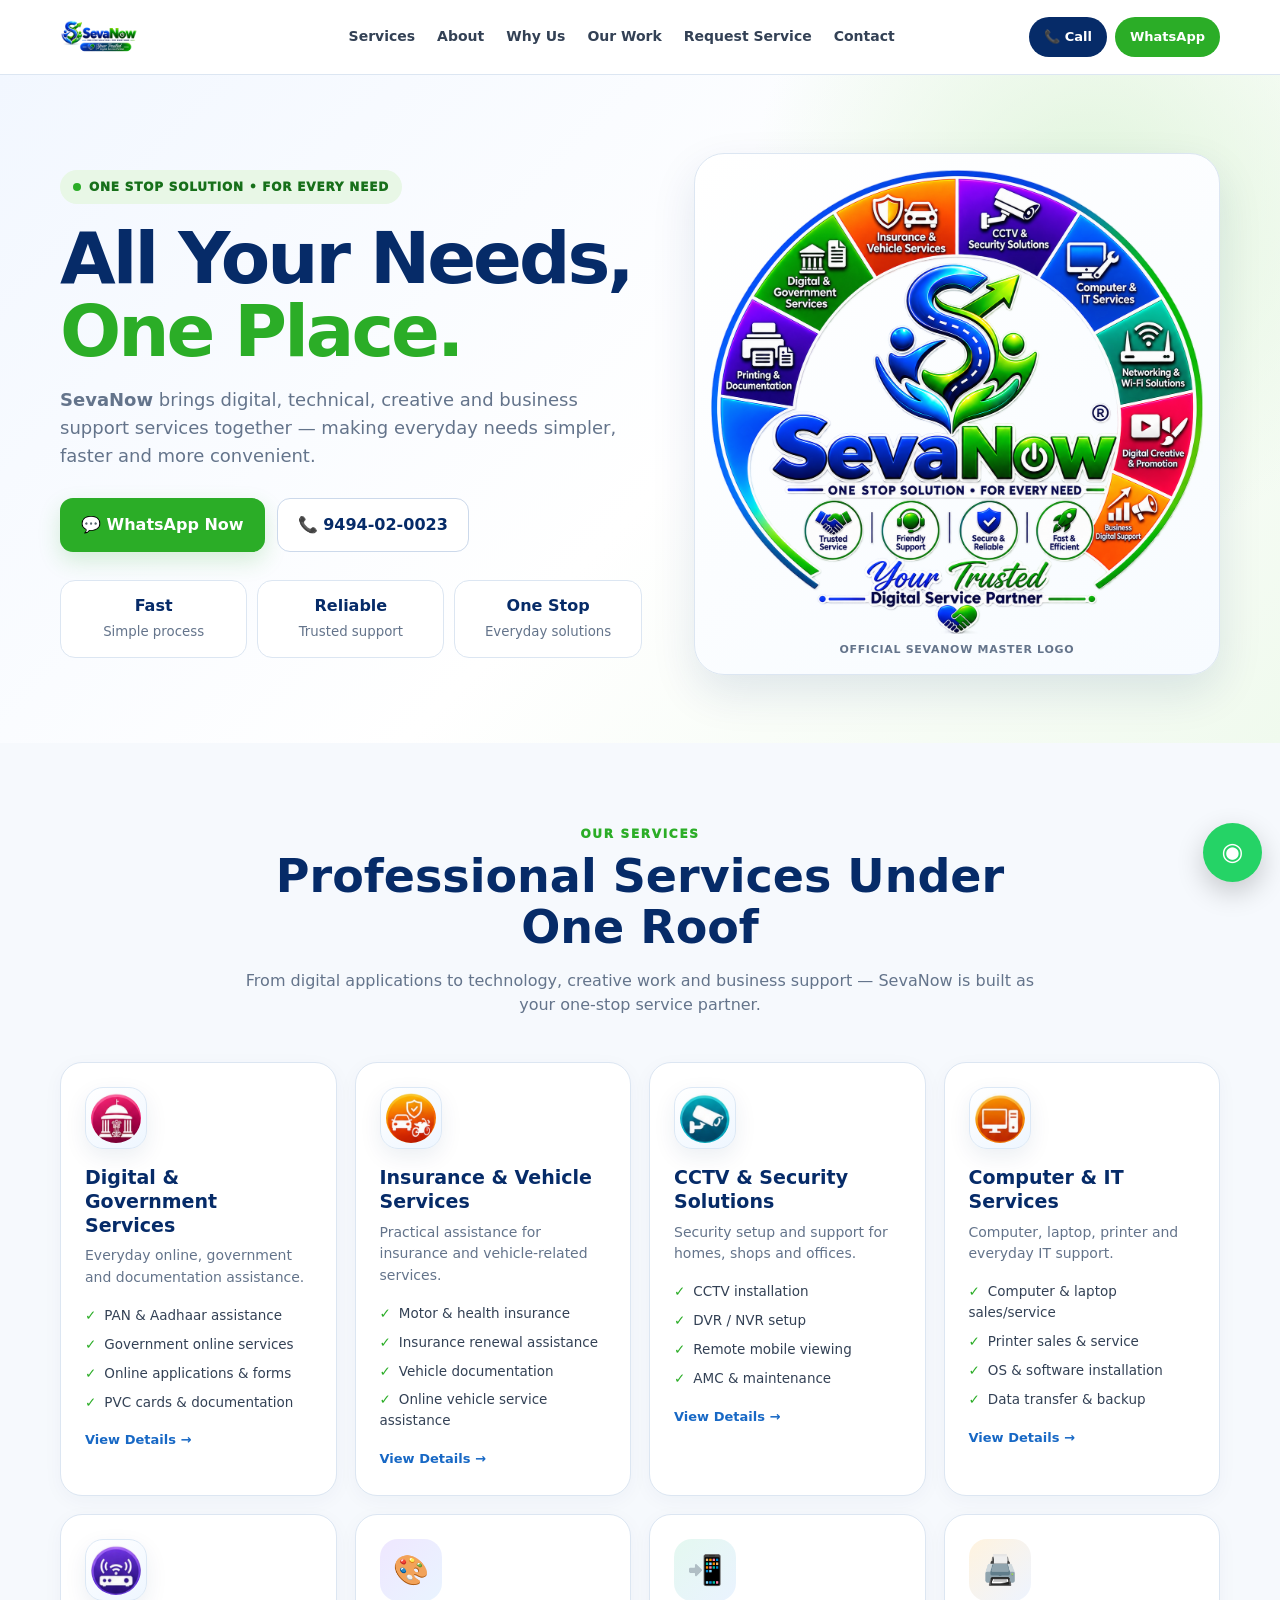
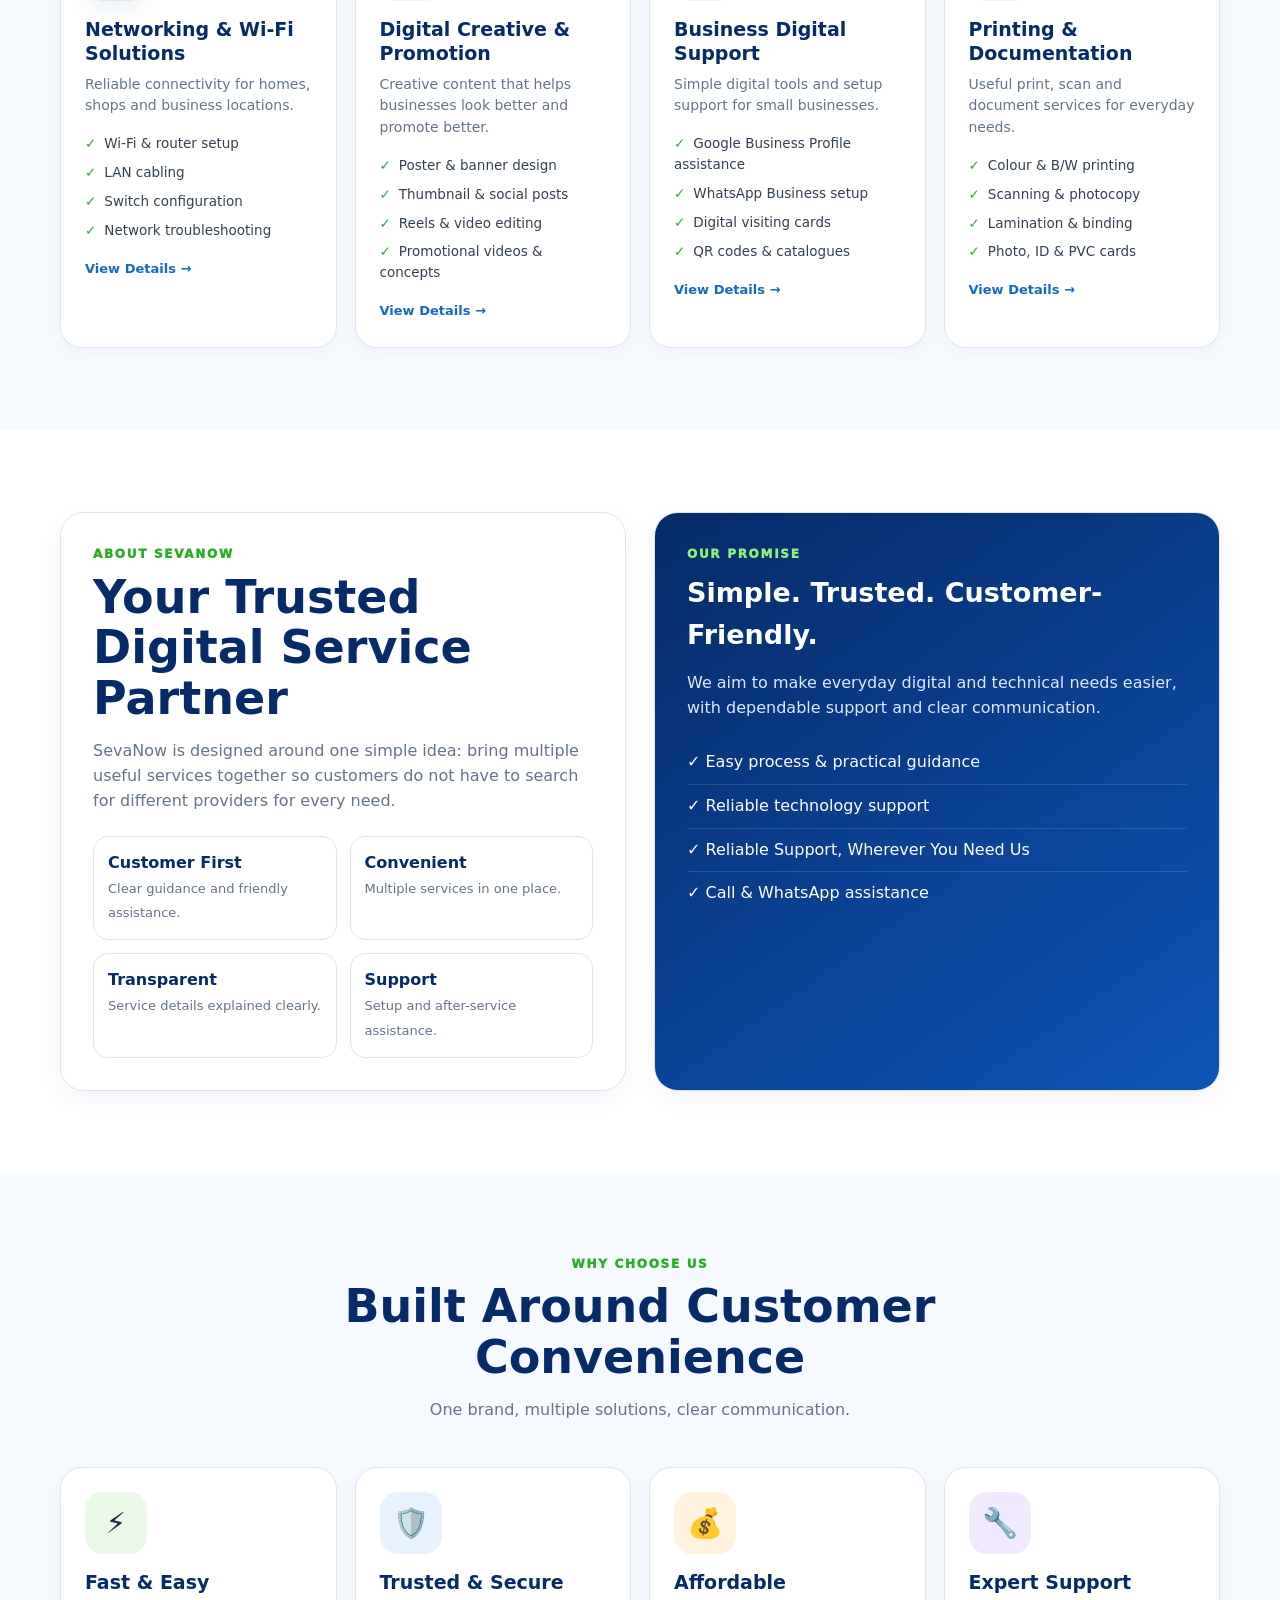
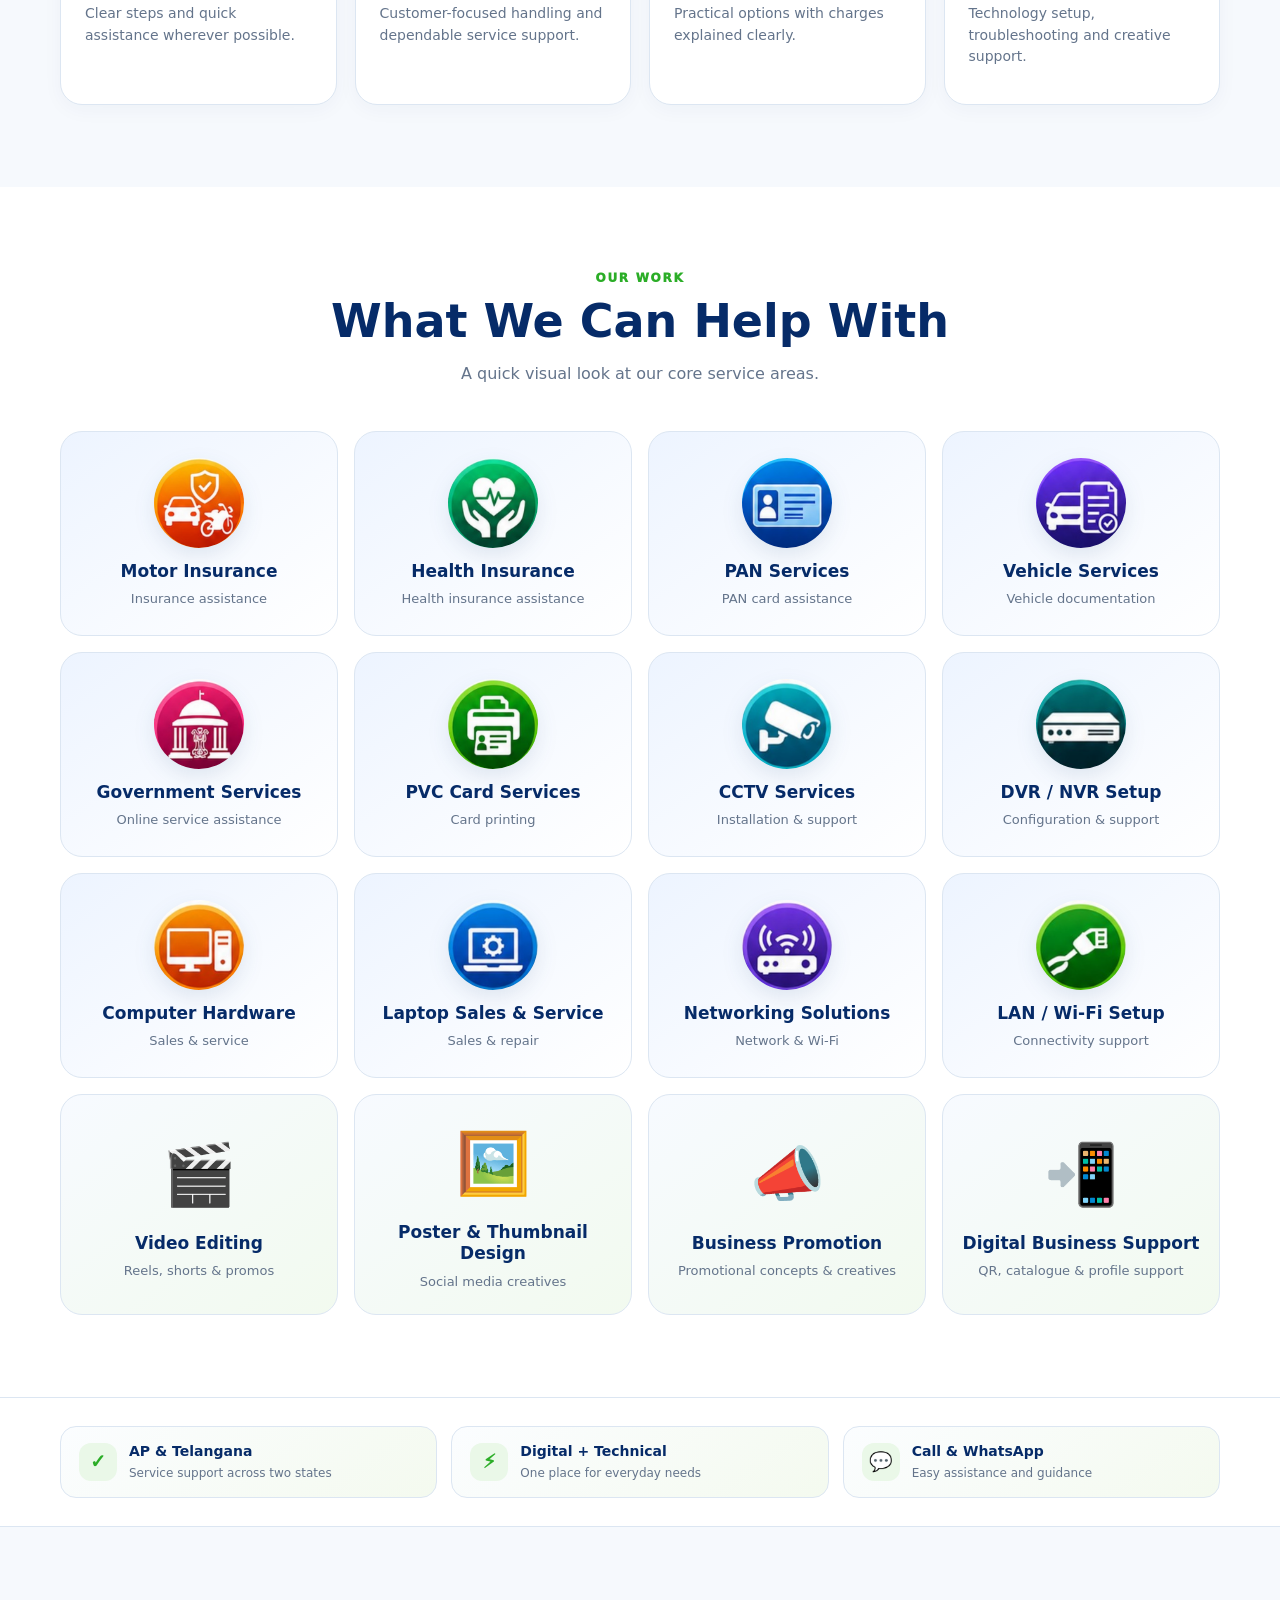
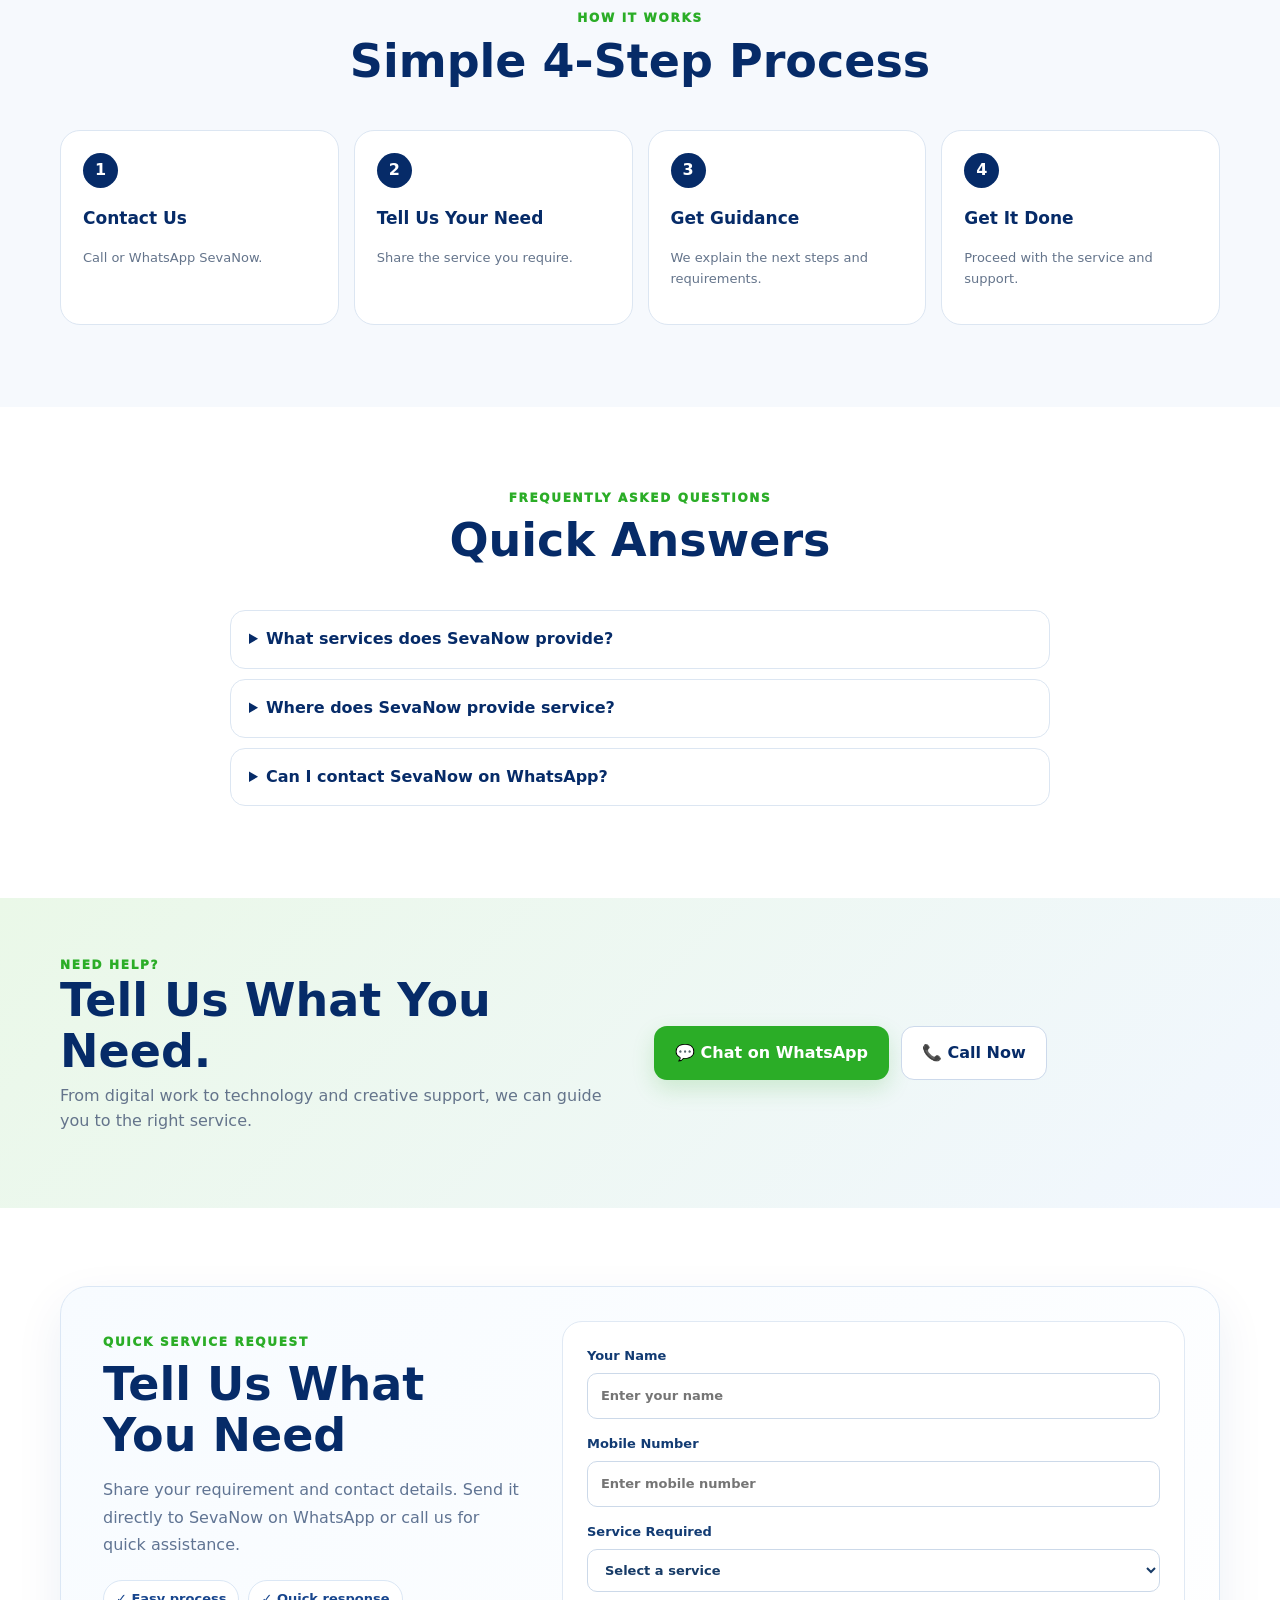
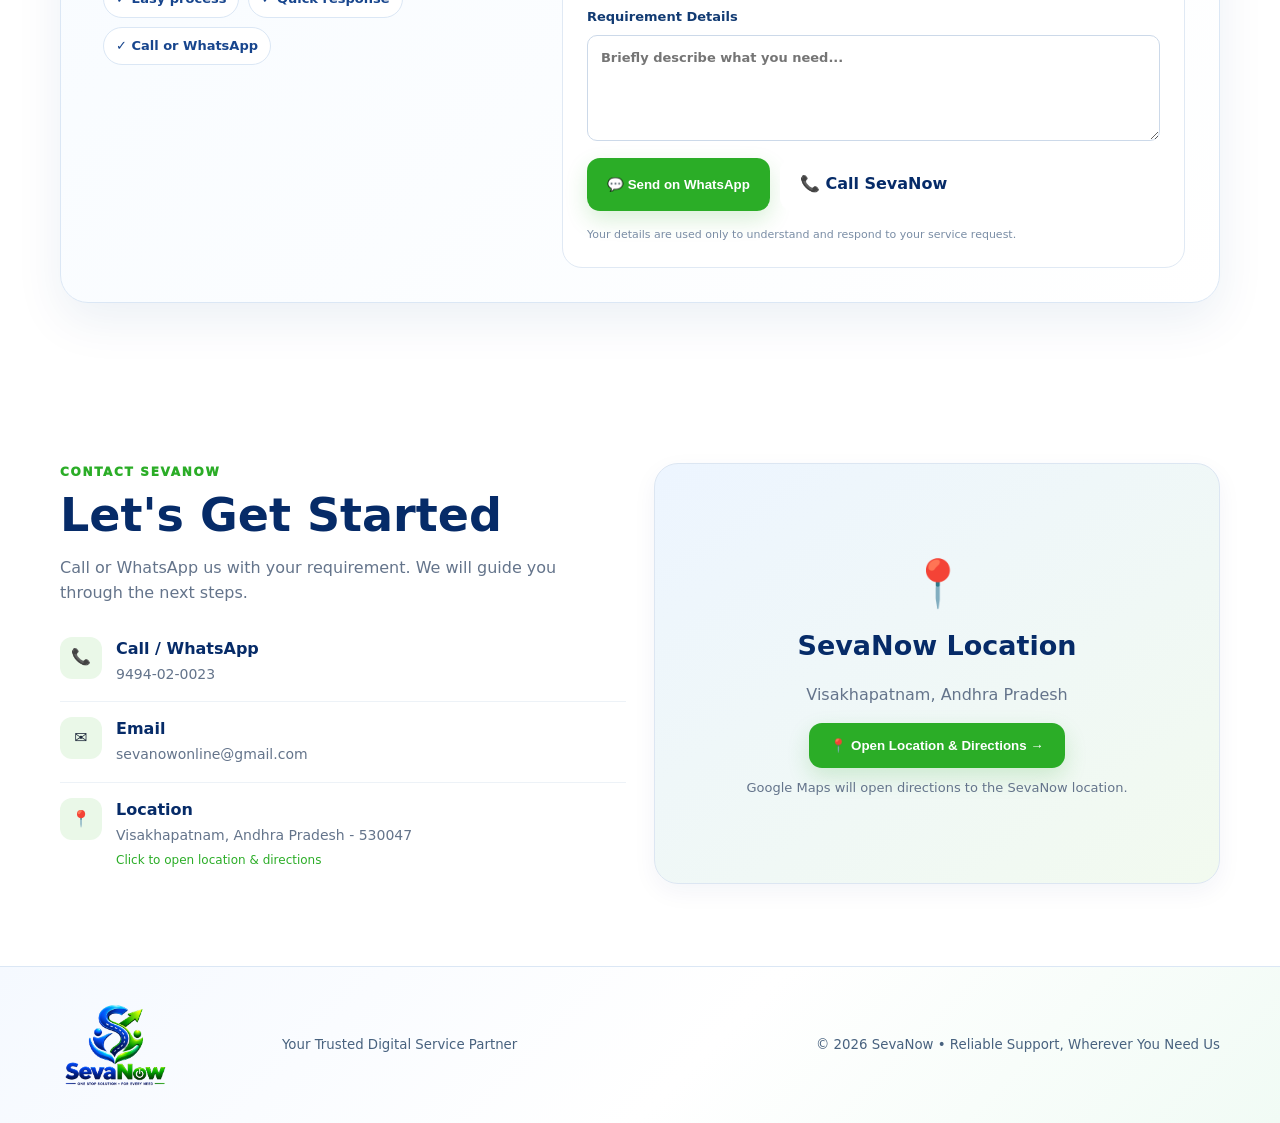
==== commit 90962e6e: "Add files via upload" ====
--- a/index.html
+++ b/index.html
@@ -1,77 +1,128 @@
 <!DOCTYPE html>
-<html lang="en"><head>
-<meta charset="utf-8"/><meta content="width=device-width,initial-scale=1" name="viewport"/>
-<meta content="SevaNow - Your Trusted Digital Service Partner in Visakhapatnam. Digital Services, CCTV &amp; Security, Computer &amp; Hardware, Networking &amp; Wi-Fi." name="description"/>
-<title>SevaNow | Your Trusted Digital Service Partner</title><link href="assets/style.css" rel="stylesheet"/></head><body>
-<header><div class="container nav">
-<a class="brand" href="index.html"><img alt="SevaNow Logo" src="assets/sevanow-logo.png"/><span>Seva<span>Now</span></span></a>
-<nav data-nav="">
-<a href="index.html#services">Services</a><a href="index.html#about">About</a><a href="index.html#why">Why Us</a><a href="index.html#gallery">Our Work</a><a href="index.html#contact">Contact</a>
-</nav>
-<div class="nav-actions"><a class="pill call" href="tel:+919494020023">📞 Call</a><a class="pill wa" href="https://wa.me/919494020023" target="_blank">WhatsApp</a><button class="menu" data-menu="">☰</button></div>
-</div></header>
+
+<html lang="en"><head><meta charset="utf-8"/><meta content="width=device-width,initial-scale=1" name="viewport"/><meta content="SevaNow – Your Trusted Digital Service Partner. Digital, government, technical, creative and business support services across Andhra Pradesh &amp; Telangana." name="description"/><title>SevaNow | Your Trusted Digital Service Partner</title><link href="assets/style.css" rel="stylesheet"/><meta content="SevaNow | Your Trusted Digital Service Partner" property="og:title"/><meta content="One Stop Solution • For Every Need — digital, technical, creative and business support." property="og:description"/><meta content="website" property="og:type"/><link href="assets/minimal-logo.png" rel="icon" type="image/png"/><style id="sevanow-final-polish">
+/* SevaNow final polish */
+footer{
+  background:linear-gradient(135deg,#f5f9ff 0%,#ffffff 55%,#f1fbf5 100%) !important;
+  color:#123b73 !important;
+  border-top:1px solid #dbe7f5;
+}
+footer .footer-minimal-logo{display:block;width:210px;height:auto;max-height:88px;object-fit:contain;object-position:left center}
+footer small{color:#48627f !important}
+.service-request{padding:78px 0;background:#fff}
+.request-wrap{display:grid;grid-template-columns:.82fr 1.18fr;gap:34px;align-items:start;background:linear-gradient(135deg,#f7fbff,#fff);border:1px solid #dbe7f5;border-radius:28px;padding:34px;box-shadow:0 18px 48px rgba(7,59,130,.08)}
+.request-copy{padding:12px 8px}
+.request-copy h2{margin:8px 0 12px}
+.request-copy p{color:#607493;line-height:1.7;max-width:520px}
+.request-points{display:flex;flex-wrap:wrap;gap:9px;margin-top:22px}
+.request-points span{font-size:13px;font-weight:700;color:#17458d;background:#fff;border:1px solid #dbe7f5;border-radius:999px;padding:8px 12px}
+.request-form{background:#fff;border:1px solid #e0e9f4;border-radius:20px;padding:24px;display:grid;gap:15px}
+.request-form label{font-size:13px;font-weight:800;color:#123b73}
+.request-form input,.request-form select,.request-form textarea{display:block;width:100%;box-sizing:border-box;margin-top:7px;border:1px solid #ccd9e9;border-radius:10px;padding:12px 13px;font:inherit;color:#173b67;background:#fff;outline:none}
+.request-form input:focus,.request-form select:focus,.request-form textarea:focus{border-color:#0b7d53;box-shadow:0 0 0 3px rgba(11,125,83,.10)}
+.request-actions{display:flex;flex-wrap:wrap;gap:10px;margin-top:2px}
+.request-actions .btn{border:0;cursor:pointer;text-decoration:none}
+.request-note{font-size:11px;color:#7a8da5;margin:0}
+@media(max-width:900px){.request-wrap{grid-template-columns:1fr;padding:25px}}
+@media(max-width:560px){
+  .service-request{padding:55px 0}
+  .request-wrap{border-radius:20px}
+  .request-form{padding:18px}
+  .request-actions{flex-direction:column}
+  .request-actions .btn{width:100%;text-align:center;box-sizing:border-box}
+  footer .footer-minimal-logo{width:175px;max-height:74px}
+}
+</style></head><body>
+<header><div class="container nav"><a class="brand" href="index.html"><img alt="SevaNow Compact Logo" class="compact-brand-logo" src="assets/compact-logo.png"/></a><nav data-nav=""><a href="#services">Services</a><a href="#about">About</a><a href="#why">Why Us</a><a href="#work">Our Work</a><a href="#service-request">Request Service</a><a href="#contact">Contact</a></nav><div class="nav-actions"><a class="pill call" href="tel:+919494020023">📞 Call</a><a class="pill wa" href="https://wa.me/919494020023" target="_blank">WhatsApp</a><button class="menu" data-menu="">☰</button></div></div></header>
 <main>
-<section class="hero" id="home"><div class="container hero-grid"><div>
-<div class="badge"><i></i> ONE STOP SOLUTION • VISAKHAPATNAM</div>
-<h1>All Your Needs,<br/><em>One Place.</em></h1>
-<p><b>SevaNow</b> is your trusted digital service partner for digital &amp; government services, CCTV and security, computer hardware, networking and Wi-Fi solutions.</p>
-<div class="actions"><a class="btn primary" href="https://wa.me/919494020023?text=Hello%20SevaNow%2C%20I%20need%20your%20service." target="_blank">💬 WhatsApp Now</a><a class="btn secondary" href="tel:+919494020023">📞 9494-02-0023</a></div>
-<div class="mini-stats"><div><strong>Fast</strong><small>Easy Process</small></div><div><strong>Reliable</strong><small>Trusted Support</small></div><div><strong>Local</strong><small>Visakhapatnam</small></div></div>
-</div><div class="hero-art"><img alt="SevaNow official logo" src="assets/sevanow-logo.png"/></div></div></section>
-<section class="soft" id="services"><div class="container"><div class="head"><div class="kicker">Our Services</div><h2>Professional Services Under One Roof</h2><p>Choose a service category to see what SevaNow can help you with.</p></div><div class="cards">
-<article class="card"><div class="icon image-icon"><img alt="Digital Services icon" src="assets/icons-clean/pan-services.png"/></div><h3>Digital Services</h3><p>Essential digital, government and documentation assistance.</p>
-<ul class="list"><li>PAN Card Services</li><li>Aadhaar Services</li><li>Ration / Rice Card</li><li>Government Services</li><li>PVC Card Services</li><li>Vehicle Services</li><li>Insurance Services</li></ul>
-<a class="learn" href="digital-services.html">View Service Details →</a></article>
-<article class="card"><div class="icon image-icon"><img alt="CCTV &amp; Security icon" src="assets/icons-clean/cctv-services.png"/></div><h3>CCTV &amp; Security</h3><p>Security installation and support for homes, shops and offices.</p>
-<ul class="list"><li>CCTV Installation</li><li>DVR / NVR Setup</li><li>Video Door Phone</li><li>AMC &amp; Support</li></ul>
-<a class="learn" href="cctv-security.html">View Service Details →</a></article>
-<article class="card"><div class="icon image-icon"><img alt="Computer &amp; Hardware icon" src="assets/icons-clean/computer-hardware.png"/></div><h3>Computer &amp; Hardware</h3><p>Computer, laptop, printer and peripheral sales and service support.</p>
-<ul class="list"><li>Computer Sales &amp; Service</li><li>Laptop Sales &amp; Service</li><li>Printer Sales &amp; Service</li><li>Accessories &amp; Peripherals</li></ul>
-<a class="learn" href="computer-hardware.html">View Service Details →</a></article>
-<article class="card"><div class="icon image-icon"><img alt="Networking &amp; Wi-Fi icon" src="assets/icons-clean/networking-solutions.png"/></div><h3>Networking &amp; Wi-Fi</h3><p>Reliable connectivity setup for homes, shops and business locations.</p>
-<ul class="list"><li>Wi-Fi Setup</li><li>Router &amp; Switch Setup</li><li>LAN Cabling</li><li>Network Installation</li><li>Network Support</li></ul>
-<a class="learn" href="networking-wifi.html">View Service Details →</a></article>
+<section class="hero" id="home"><div class="container hero-grid"><div><div class="badge"><i></i> ONE STOP SOLUTION • FOR EVERY NEED</div><h1>All Your Needs,<br/><em>One Place.</em></h1><p><b>SevaNow</b> brings digital, technical, creative and business support services together — making everyday needs simpler, faster and more convenient.</p><div class="actions"><a class="btn primary" href="https://wa.me/919494020023?text=Hello%20SevaNow%2C%20I%20need%20your%20service." target="_blank">💬 WhatsApp Now</a><a class="btn secondary" href="tel:+919494020023">📞 9494-02-0023</a></div><div class="mini-stats"><div><strong>Fast</strong><small>Simple process</small></div><div><strong>Reliable</strong><small>Trusted support</small></div><div><strong>One Stop</strong><small>Everyday solutions</small></div></div></div><div class="hero-art"><img alt="SevaNow Master Logo" src="assets/master-logo.png"/><div class="hero-logo-caption">Official SevaNow Master Logo</div></div></div></section>
+<section class="soft" id="services"><div class="container"><div class="head"><div class="kicker">Our Services</div><h2>Professional Services Under One Roof</h2><p>From digital applications to technology, creative work and business support — SevaNow is built as your one-stop service partner.</p></div><div class="cards service-cards">
+<article class="card"><div class="icon image-icon"><img alt="Digital and Government Services" src="assets/icons-clean/government-services.png"/></div><h3>Digital &amp; Government Services</h3><p>Everyday online, government and documentation assistance.</p><ul class="list"><li>PAN &amp; Aadhaar assistance</li><li>Government online services</li><li>Online applications &amp; forms</li><li>PVC cards &amp; documentation</li></ul><a class="learn" href="digital-services.html">View Details →</a></article>
+<article class="card"><div class="icon image-icon"><img alt="Insurance and Vehicle Services" src="assets/icons-clean/motor-insurance.png"/></div><h3>Insurance &amp; Vehicle Services</h3><p>Practical assistance for insurance and vehicle-related services.</p><ul class="list"><li>Motor &amp; health insurance</li><li>Insurance renewal assistance</li><li>Vehicle documentation</li><li>Online vehicle service assistance</li></ul><a class="learn" href="insurance-vehicle.html">View Details →</a></article>
+<article class="card"><div class="icon image-icon"><img alt="CCTV and Security Solutions" src="assets/icons-clean/cctv-services.png"/></div><h3>CCTV &amp; Security Solutions</h3><p>Security setup and support for homes, shops and offices.</p><ul class="list"><li>CCTV installation</li><li>DVR / NVR setup</li><li>Remote mobile viewing</li><li>AMC &amp; maintenance</li></ul><a class="learn" href="cctv-security.html">View Details →</a></article>
+<article class="card"><div class="icon image-icon"><img alt="Computer and IT Services" src="assets/icons-clean/computer-hardware.png"/></div><h3>Computer &amp; IT Services</h3><p>Computer, laptop, printer and everyday IT support.</p><ul class="list"><li>Computer &amp; laptop sales/service</li><li>Printer sales &amp; service</li><li>OS &amp; software installation</li><li>Data transfer &amp; backup</li></ul><a class="learn" href="computer-hardware.html">View Details →</a></article>
+<article class="card"><div class="icon image-icon"><img alt="Networking and Wi-Fi Solutions" src="assets/icons-clean/networking-solutions.png"/></div><h3>Networking &amp; Wi-Fi Solutions</h3><p>Reliable connectivity for homes, shops and business locations.</p><ul class="list"><li>Wi-Fi &amp; router setup</li><li>LAN cabling</li><li>Switch configuration</li><li>Network troubleshooting</li></ul><a class="learn" href="networking-wifi.html">View Details →</a></article>
+<article class="card"><div class="icon creative">🎨</div><h3>Digital Creative &amp; Promotion</h3><p>Creative content that helps businesses look better and promote better.</p><ul class="list"><li>Poster &amp; banner design</li><li>Thumbnail &amp; social posts</li><li>Reels &amp; video editing</li><li>Promotional videos &amp; concepts</li></ul><a class="learn" href="digital-creative.html">View Details →</a></article>
+<article class="card"><div class="icon business">📲</div><h3>Business Digital Support</h3><p>Simple digital tools and setup support for small businesses.</p><ul class="list"><li>Google Business Profile assistance</li><li>WhatsApp Business setup</li><li>Digital visiting cards</li><li>QR codes &amp; catalogues</li></ul><a class="learn" href="business-digital-support.html">View Details →</a></article>
+<article class="card"><div class="icon printing">🖨️</div><h3>Printing &amp; Documentation</h3><p>Useful print, scan and document services for everyday needs.</p><ul class="list"><li>Colour &amp; B/W printing</li><li>Scanning &amp; photocopy</li><li>Lamination &amp; binding</li><li>Photo, ID &amp; PVC cards</li></ul><a class="learn" href="printing-documentation.html">View Details →</a></article>
 </div></div></section>
-<section id="about"><div class="container about-grid">
-<div class="panel"><div class="kicker">About SevaNow</div><h2>One Trusted Partner for Everyday Needs</h2><p>SevaNow brings digital services and technology solutions together so customers can get practical assistance without having to search for multiple providers.</p>
-<div class="values"><div class="value"><b>Customer First</b><span>Clear guidance and friendly assistance.</span></div><div class="value"><b>Convenient</b><span>Multiple services in one place.</span></div><div class="value"><b>Transparent</b><span>Understand the service before proceeding.</span></div><div class="value"><b>Support</b><span>Help with setup and service follow-up.</span></div></div></div>
-<div class="panel feature"><div class="kicker" style="color:#73d963">Our Promise</div><h3>Simple. Trusted. Customer-Friendly.</h3><p>We aim to make everyday service needs easier, faster and more convenient.</p>
-<ul><li>✓ Easy process &amp; practical guidance</li><li>✓ Reliable technology support</li><li>✓ Local service presence in Visakhapatnam</li><li>✓ Call and WhatsApp assistance</li></ul></div>
-</div></section>
-<section class="soft" id="why"><div class="container"><div class="head"><div class="kicker">Why Choose Us</div><h2>Built Around Customer Convenience</h2><p>Our service experience is designed around the things customers value most.</p></div>
-<div class="cards">
-<article class="card"><div class="icon green">⚡</div><h3>Fast &amp; Easy</h3><p>Clear steps and quick assistance wherever possible.</p></article>
-<article class="card"><div class="icon blue">🛡️</div><h3>Trusted &amp; Secure</h3><p>Customer-focused handling and dependable service support.</p></article>
-<article class="card"><div class="icon orange">💰</div><h3>Affordable</h3><p>Practical service options with charges explained clearly.</p></article>
-<article class="card"><div class="icon purple">🔧</div><h3>Expert Support</h3><p>Technology setup, troubleshooting and after-service assistance.</p></article>
-</div></div></section>
-<section id="gallery"><div class="container"><div class="head"><div class="kicker">Our Work</div><h2>What We Can Help With</h2><p>Visual service categories for quick understanding. Real project photos can be added here as your work portfolio grows.</p></div>
-<div class="gallery"><div class="gallery-card"><img alt="Motor Insurance icon" class="big-img service-art" src="assets/icons-clean/motor-insurance.png"/><b>Motor Insurance</b><span>Motor insurance assistance</span></div><div class="gallery-card"><img alt="Health Insurance icon" class="big-img service-art" src="assets/icons-clean/health-insurance.png"/><b>Health Insurance</b><span>Health insurance assistance</span></div><div class="gallery-card"><img alt="PAN Services icon" class="big-img service-art" src="assets/icons-clean/pan-services.png"/><b>PAN Services</b><span>PAN card services</span></div><div class="gallery-card"><img alt="Vehicle Services icon" class="big-img service-art" src="assets/icons-clean/vehicle-services.png"/><b>Vehicle Services</b><span>Vehicle-related services</span></div><div class="gallery-card"><img alt="Government Services icon" class="big-img service-art" src="assets/icons-clean/government-services.png"/><b>Government Services</b><span>Government service assistance</span></div><div class="gallery-card"><img alt="PVC Card Services icon" class="big-img service-art" src="assets/icons-clean/pvc-card-services.png"/><b>PVC Card Services</b><span>PVC card printing services</span></div><div class="gallery-card"><img alt="CCTV Services icon" class="big-img service-art" src="assets/icons-clean/cctv-services.png"/><b>CCTV Services</b><span>CCTV installation &amp; support</span></div><div class="gallery-card"><img alt="DVR / NVR Setup icon" class="big-img service-art" src="assets/icons-clean/dvr-nvr-setup.png"/><b>DVR / NVR Setup</b><span>DVR/NVR setup &amp; configuration</span></div><div class="gallery-card"><img alt="Computer Hardware icon" class="big-img service-art" src="assets/icons-clean/computer-hardware.png"/><b>Computer Hardware</b><span>Computer sales &amp; service</span></div><div class="gallery-card"><img alt="Laptop Sales &amp; Service icon" class="big-img service-art" src="assets/icons-clean/laptop-sales-service.png"/><b>Laptop Sales &amp; Service</b><span>Laptop sales &amp; service</span></div><div class="gallery-card"><img alt="Networking Solutions icon" class="big-img service-art" src="assets/icons-clean/networking-solutions.png"/><b>Networking Solutions</b><span>Router, network &amp; Wi-Fi</span></div><div class="gallery-card"><img alt="LAN / Wi-Fi Setup icon" class="big-img service-art" src="assets/icons-clean/lan-wifi.png"/><b>LAN / Wi-Fi Setup</b><span>LAN cabling &amp; Wi-Fi support</span></div></div></div></section>
-<section class="soft"><div class="container"><div class="head"><div class="kicker">How It Works</div><h2>Simple 4-Step Process</h2></div>
-<div class="process"><div class="step"><div class="num">1</div><h3>Contact Us</h3><p>Call or WhatsApp SevaNow.</p></div><div class="step"><div class="num">2</div><h3>Tell Us Your Need</h3><p>Share the service you require.</p></div><div class="step"><div class="num">3</div><h3>Get Guidance</h3><p>We explain the next steps and requirements.</p></div><div class="step"><div class="num">4</div><h3>Get It Done</h3><p>Proceed with the service and support.</p></div></div></div></section>
-<section><div class="container"><div class="head"><div class="kicker">Frequently Asked Questions</div><h2>Quick Answers</h2></div>
-<div class="faq">
-<details><summary>What services does SevaNow provide?</summary><p>Digital and government services, CCTV &amp; security, computer &amp; hardware, and networking &amp; Wi-Fi services.</p></details>
-<details><summary>How can I contact SevaNow?</summary><p>Call or WhatsApp <b>9494-02-0023</b>. You can also use the enquiry form below.</p></details>
-<details><summary>Can I ask for a service before visiting?</summary><p>Yes. WhatsApp us with your requirement and we can guide you on the next step.</p></details>
-<details><summary>Do you provide technology installation and support?</summary><p>Yes, SevaNow offers CCTV, computer, printer, networking and Wi-Fi installation/support services.</p></details>
-</div></div></section>
-<section class="cta"><div class="container cta-grid"><div><div class="kicker">Need Help?</div><h2>Let’s Get It Done.</h2><p>Tell us what you need and we’ll guide you.</p></div><div class="actions" style="justify-content:flex-end;margin:0"><a class="btn primary" href="https://wa.me/919494020023?text=Hello%20SevaNow%2C%20I%20need%20help." target="_blank">💬 WhatsApp Now</a><a class="btn secondary" href="tel:+919494020023">📞 Call Now</a></div></div></section>
-<section class="soft" id="contact"><div class="container"><div class="head"><div class="kicker">Contact</div><h2>Get in Touch with SevaNow</h2><p>Call, WhatsApp or send an enquiry.</p></div>
-<div class="contact-grid">
-<div class="panel"><div class="contact-row"><div class="contact-icon">📞</div><div><strong>Call / WhatsApp</strong><span>9494-02-0023</span></div></div>
-<div class="contact-row"><div class="contact-icon">✉️</div><div><strong>Email</strong><span>sevanowonline@gmail.com</span></div></div>
-<div class="contact-row"><div class="contact-icon">📍</div><div><strong>Location</strong><span>Visakhapatnam, Andhra Pradesh - 530047</span></div></div>
-<div style="display:flex;gap:20px;align-items:center;margin-top:22px"><img alt="SevaNow WhatsApp QR" src="assets/whatsapp-qr.png" style="width:155px;border-radius:14px;border:1px solid var(--line);padding:8px;background:#fff"/><div><b style="color:var(--navy)">Scan to WhatsApp</b><p style="font-size:13px;color:var(--muted)">Start a service enquiry directly.</p></div></div>
+<section id="about"><div class="container about-grid"><div class="panel"><div class="kicker">About SevaNow</div><h2>Your Trusted Digital Service Partner</h2><p>SevaNow is designed around one simple idea: bring multiple useful services together so customers do not have to search for different providers for every need.</p><div class="values"><div class="value"><b>Customer First</b><span>Clear guidance and friendly assistance.</span></div><div class="value"><b>Convenient</b><span>Multiple services in one place.</span></div><div class="value"><b>Transparent</b><span>Service details explained clearly.</span></div><div class="value"><b>Support</b><span>Setup and after-service assistance.</span></div></div></div><div class="panel feature"><div class="kicker light">Our Promise</div><h3>Simple. Trusted. Customer-Friendly.</h3><p>We aim to make everyday digital and technical needs easier, with dependable support and clear communication.</p><ul><li>✓ Easy process &amp; practical guidance</li><li>✓ Reliable technology support</li><li>✓ Reliable Support, Wherever You Need Us</li><li>✓ Call &amp; WhatsApp assistance</li></ul></div></div></section>
+<section class="soft" id="why"><div class="container"><div class="head"><div class="kicker">Why Choose Us</div><h2>Built Around Customer Convenience</h2><p>One brand, multiple solutions, clear communication.</p></div><div class="cards"><article class="card"><div class="icon green">⚡</div><h3>Fast &amp; Easy</h3><p>Clear steps and quick assistance wherever possible.</p></article><article class="card"><div class="icon blue">🛡️</div><h3>Trusted &amp; Secure</h3><p>Customer-focused handling and dependable service support.</p></article><article class="card"><div class="icon orange">💰</div><h3>Affordable</h3><p>Practical options with charges explained clearly.</p></article><article class="card"><div class="icon purple">🔧</div><h3>Expert Support</h3><p>Technology setup, troubleshooting and creative support.</p></article></div></div></section>
+<section id="work"><div class="container"><div class="head"><div class="kicker">Our Work</div><h2>What We Can Help With</h2><p>A quick visual look at our core service areas.</p></div><div class="gallery">
+<div class="gallery-card"><img alt="Motor Insurance" src="assets/icons-clean/motor-insurance.png"/><b>Motor Insurance</b><span>Insurance assistance</span></div><div class="gallery-card"><img alt="Health Insurance" src="assets/icons-clean/health-insurance.png"/><b>Health Insurance</b><span>Health insurance assistance</span></div><div class="gallery-card"><img alt="PAN Services" src="assets/icons-clean/pan-services.png"/><b>PAN Services</b><span>PAN card assistance</span></div><div class="gallery-card"><img alt="Vehicle Services" src="assets/icons-clean/vehicle-services.png"/><b>Vehicle Services</b><span>Vehicle documentation</span></div><div class="gallery-card"><img alt="Government Services" src="assets/icons-clean/government-services.png"/><b>Government Services</b><span>Online service assistance</span></div><div class="gallery-card"><img alt="PVC Card Services" src="assets/icons-clean/pvc-card-services.png"/><b>PVC Card Services</b><span>Card printing</span></div><div class="gallery-card"><img alt="CCTV Services" src="assets/icons-clean/cctv-services.png"/><b>CCTV Services</b><span>Installation &amp; support</span></div><div class="gallery-card"><img alt="DVR NVR Setup" src="assets/icons-clean/dvr-nvr-setup.png"/><b>DVR / NVR Setup</b><span>Configuration &amp; support</span></div><div class="gallery-card"><img alt="Computer Hardware" src="assets/icons-clean/computer-hardware.png"/><b>Computer Hardware</b><span>Sales &amp; service</span></div><div class="gallery-card"><img alt="Laptop Sales Service" src="assets/icons-clean/laptop-sales-service.png"/><b>Laptop Sales &amp; Service</b><span>Sales &amp; repair</span></div><div class="gallery-card"><img alt="Networking Solutions" src="assets/icons-clean/networking-solutions.png"/><b>Networking Solutions</b><span>Network &amp; Wi-Fi</span></div><div class="gallery-card"><img alt="LAN Wi-Fi Setup" src="assets/icons-clean/lan-wifi.png"/><b>LAN / Wi-Fi Setup</b><span>Connectivity support</span></div><div class="gallery-card text-art"><div class="art-emoji">🎬</div><b>Video Editing</b><span>Reels, shorts &amp; promos</span></div><div class="gallery-card text-art"><div class="art-emoji">🖼️</div><b>Poster &amp; Thumbnail Design</b><span>Social media creatives</span></div><div class="gallery-card text-art"><div class="art-emoji">📣</div><b>Business Promotion</b><span>Promotional concepts &amp; creatives</span></div><div class="gallery-card text-art"><div class="art-emoji">📲</div><b>Digital Business Support</b><span>QR, catalogue &amp; profile support</span></div></div></div></section>
+<section class="coverage-strip" id="service-coverage"><div class="container coverage-inner"><div class="coverage-item"><div class="coverage-icon">✓</div><div><b>AP &amp; Telangana</b><span>Service support across two states</span></div></div><div class="coverage-item"><div class="coverage-icon">⚡</div><div><b>Digital + Technical</b><span>One place for everyday needs</span></div></div><div class="coverage-item"><div class="coverage-icon">💬</div><div><b>Call &amp; WhatsApp</b><span>Easy assistance and guidance</span></div></div></div></section><section class="soft"><div class="container"><div class="head"><div class="kicker">How It Works</div><h2>Simple 4-Step Process</h2></div><div class="process"><div class="step"><div class="num">1</div><h3>Contact Us</h3><p>Call or WhatsApp SevaNow.</p></div><div class="step"><div class="num">2</div><h3>Tell Us Your Need</h3><p>Share the service you require.</p></div><div class="step"><div class="num">3</div><h3>Get Guidance</h3><p>We explain the next steps and requirements.</p></div><div class="step"><div class="num">4</div><h3>Get It Done</h3><p>Proceed with the service and support.</p></div></div></div></section>
+<section><div class="container"><div class="head"><div class="kicker">Frequently Asked Questions</div><h2>Quick Answers</h2></div><div class="faq"><details><summary>What services does SevaNow provide?</summary><p>Digital &amp; government services, insurance &amp; vehicle services, CCTV, computer &amp; IT, networking, digital creative &amp; promotion, business digital support, and printing &amp; documentation.</p></details><details><summary>Where does SevaNow provide service?</summary><p>SevaNow is based in Visakhapatnam and offers service support across Andhra Pradesh &amp; Telangana, depending on the type of service.</p></details><details><summary>Can I contact SevaNow on WhatsApp?</summary><p>Yes. Use the WhatsApp button to share your requirement and get guidance.</p></details></div></div></section>
+<section class="cta"><div class="container cta-grid"><div><div class="kicker">Need Help?</div><h2>Tell Us What You Need.</h2><p>From digital work to technology and creative support, we can guide you to the right service.</p></div><div class="actions"><a class="btn primary" href="https://wa.me/919494020023?text=Hello%20SevaNow%2C%20I%20need%20your%20service." target="_blank">💬 Chat on WhatsApp</a><a class="btn secondary" href="tel:+919494020023">📞 Call Now</a></div></div></section>
+
+<section class="service-request" id="service-request">
+<div class="container">
+<div class="request-wrap">
+<div class="request-copy">
+<div class="kicker">QUICK SERVICE REQUEST</div>
+<h2>Tell Us What You Need</h2>
+<p>Share your requirement and contact details. Send it directly to SevaNow on WhatsApp or call us for quick assistance.</p>
+<div class="request-points">
+<span>✓ Easy process</span>
+<span>✓ Quick response</span>
+<span>✓ Call or WhatsApp</span>
 </div>
-<div class="panel form"><h3>Send an Enquiry</h3><p style="margin-bottom:18px">Your message will open in WhatsApp.</p><form onsubmit="sendWhatsApp(event)"><input id="name" placeholder="Your Name" required=""/><input id="service" placeholder="Service Required" required=""/><textarea id="message" placeholder="Tell us briefly what you need"></textarea><button class="btn primary" type="submit">Send on WhatsApp</button></form></div>
 </div>
-<div class="mapbox" style="margin-top:22px"><div><div style="font-size:40px">📍</div><h3 style="color:var(--navy)">SevaNow • Visakhapatnam</h3><p style="color:var(--muted);margin:5px 0 15px">Andhra Pradesh - 530047</p><button class="btn secondary" type="button" onclick="openSevaNowDirections()">📍 View Location &amp; Get Directions →</button><p class="map-note">SevaNow location: 17.776446557698108, 83.22750232745385. Opens Google Maps with directions to our location.</p></div></div>
-</div></section>
-</main>
-<footer><div class="container footer-grid">
-<div><div class="footer-brand">Seva<span>Now</span></div><small>Your Trusted Digital Service Partner</small></div>
-<small>© <span id="year"></span> SevaNow • Visakhapatnam, Andhra Pradesh</small>
-</div></footer>
-<script>document.getElementById("year").textContent=new Date().getFullYear();</script>
-<a aria-label="WhatsApp" class="float-wa" href="https://wa.me/919494020023" target="_blank">◉</a><script src="assets/script.js"></script></body></html>+<form class="request-form" id="serviceRequestForm">
+<label>Your Name
+          <input autocomplete="name" id="reqName" placeholder="Enter your name" required="" type="text"/>
+</label>
+<label>Mobile Number
+          <input autocomplete="tel" id="reqPhone" placeholder="Enter mobile number" required="" type="tel"/>
+</label>
+<label>Service Required
+          <select id="reqService" required="">
+<option value="">Select a service</option>
+<option>Digital &amp; Government Services</option>
+<option>Insurance &amp; Vehicle Services</option>
+<option>CCTV &amp; Security Solutions</option>
+<option>Computer &amp; IT Services</option>
+<option>Networking &amp; Wi-Fi Solutions</option>
+<option>Printing &amp; Documentation</option>
+<option>Digital Creative &amp; Promotion</option>
+<option>Business Digital Support</option>
+<option>Other / Need Guidance</option>
+</select>
+</label>
+<label>Requirement Details
+          <textarea id="reqDetails" placeholder="Briefly describe what you need..." required="" rows="4"></textarea>
+</label>
+<div class="request-actions">
+<button class="btn primary" id="sendRequestWhatsApp" type="button">💬 Send on WhatsApp</button>
+<a class="btn secondary" href="tel:+919494020023">📞 Call SevaNow</a>
+</div>
+<p class="request-note">Your details are used only to understand and respond to your service request.</p>
+</form>
+</div>
+</div>
+</section>
+<section id="contact"><div class="container contact-grid"><div><div class="kicker">Contact SevaNow</div><h2>Let's Get Started</h2><p class="contact-intro">Call or WhatsApp us with your requirement. We will guide you through the next steps.</p><div class="contact-row"><div class="contact-icon">📞</div><div><strong>Call / WhatsApp</strong><span>9494-02-0023</span></div></div><div class="contact-row"><div class="contact-icon">✉️</div><div><strong>Email</strong><span>sevanowonline@gmail.com</span></div></div><div )="" class="contact-row location-click" enter"||event.key=" " onclick="openSevaNowDirections()" onkeydown="if(event.key===" opensevanowdirections()"="" role="button" tabindex="0"><div class="contact-icon">📍</div><div><strong>Location</strong><span>Visakhapatnam, Andhra Pradesh - 530047</span><small class="location-hint">Click to open location &amp; directions</small></div></div></div><div class="panel mapbox"><div><div class="map-pin">📍</div><h3>SevaNow Location</h3><p>Visakhapatnam, Andhra Pradesh</p><button class="btn primary" onclick="openSevaNowDirections()" type="button">📍 Open Location &amp; Directions →</button><p class="map-note">Google Maps will open directions to the SevaNow location.</p></div></div></div></section>
+</main><footer><div class="container footer-grid"><div><img alt="SevaNow Minimal Logo" class="footer-minimal-logo" src="assets/minimal-logo.png"/><small>Your Trusted Digital Service Partner</small></div><small>© <span id="year"></span> SevaNow • Reliable Support, Wherever You Need Us</small></div></footer><a aria-label="WhatsApp" class="float-wa" href="https://wa.me/919494020023" target="_blank">◉</a><script src="assets/script.js"></script><script>
+(function(){
+  const btn = document.getElementById('sendRequestWhatsApp');
+  if(!btn) return;
+  btn.addEventListener('click', function(){
+    const name = document.getElementById('reqName').value.trim();
+    const phone = document.getElementById('reqPhone').value.trim();
+    const service = document.getElementById('reqService').value.trim();
+    const details = document.getElementById('reqDetails').value.trim();
+    if(!name || !phone || !service || !details){
+      alert('Please fill in all service request details.');
+      return;
+    }
+    const message =
+      "Hello SevaNow,\n\n" +
+      "I would like to request a service.\n\n" +
+      "Name: " + name + "\n" +
+      "Mobile: " + phone + "\n" +
+      "Service Required: " + service + "\n" +
+      "Requirement Details: " + details + "\n\n" +
+      "Please contact me regarding this requirement.";
+    window.open("https://wa.me/919494020023?text=" + encodeURIComponent(message), "_blank");
+  });
+})();
+</script></body></html>
--- a/assets/style.css
+++ b/assets/style.css
@@ -1,122 +1,14 @@
+:root{--navy:#062b68;--blue:#1768c5;--green:#2bad27;--bg:#f6f9fd;--line:#dce6f2;--muted:#64748b;--radius:22px;--shadow:0 18px 45px rgba(8,43,111,.11)}*{box-sizing:border-box}html{scroll-behavior:smooth}body{margin:0;font-family:Inter,ui-sans-serif,system-ui,-apple-system,"Segoe UI",sans-serif;color:#1e293b;background:#fff;line-height:1.55}.container{width:min(1160px,92%);margin:auto}a{text-decoration:none;color:inherit}header{position:sticky;top:0;z-index:100;background:rgba(255,255,255,.94);backdrop-filter:blur(12px);border-bottom:1px solid var(--line)}.nav{height:74px;display:flex;align-items:center;justify-content:space-between;gap:20px}.brand{display:flex;align-items:center;gap:9px;font-size:20px;font-weight:950;color:var(--navy)}.brand img{width:48px;height:48px;object-fit:contain}.brand span span,.footer-brand span{color:var(--green)}nav{display:flex;gap:22px;font-size:14px;font-weight:800;color:#334155}nav a:hover{color:var(--green)}.nav-actions{display:flex;gap:8px;align-items:center}.pill{display:inline-flex;align-items:center;justify-content:center;border-radius:999px;padding:10px 15px;font-weight:850;font-size:13px}.call{background:var(--navy);color:#fff}.wa{background:var(--green);color:#fff}.menu{display:none;border:1px solid var(--line);background:#fff;border-radius:10px;padding:8px;font-size:20px}.hero{background:radial-gradient(circle at 85% 20%,#dff4db 0,transparent 28%),linear-gradient(135deg,#f2f7ff,#fff 55%,#f0faee);padding:78px 0 68px}.hero-grid{display:grid;grid-template-columns:1.05fr .95fr;align-items:center;gap:52px}.badge{display:inline-flex;gap:8px;align-items:center;background:#e8f7e6;color:#17701a;border-radius:999px;padding:8px 13px;font-size:12px;font-weight:950;letter-spacing:.8px}.badge i{width:8px;height:8px;background:var(--green);border-radius:50%}h1{font-size:clamp(44px,6vw,72px);line-height:1.01;letter-spacing:-3px;color:var(--navy);margin:18px 0}h1 em{font-style:normal;color:var(--green)}.hero p{font-size:18px;color:var(--muted);max-width:690px}.actions{display:flex;gap:12px;flex-wrap:wrap;margin:28px 0}.btn{display:inline-flex;align-items:center;justify-content:center;gap:8px;padding:14px 20px;border-radius:13px;font-weight:850;border:1px solid transparent;cursor:pointer}.primary{background:var(--green);color:#fff;box-shadow:0 9px 22px rgba(43,173,39,.18)}.secondary{background:#fff;border-color:#ccd9eb;color:var(--navy)}.hero-art{background:#fff;border:1px solid var(--line);border-radius:30px;padding:22px;box-shadow:var(--shadow);transform:rotate(1deg)}.hero-art img{width:100%;display:block;border-radius:20px}.mini-stats{display:grid;grid-template-columns:repeat(3,1fr);gap:10px;margin-top:26px}.mini-stats div{background:#fff;border:1px solid var(--line);border-radius:15px;padding:13px;text-align:center}.mini-stats strong{display:block;color:var(--navy)}.mini-stats small{color:var(--muted)}section{padding:82px 0}.soft{background:var(--bg)}.head{text-align:center;max-width:800px;margin:0 auto 44px}.kicker{color:var(--green);font-size:12px;letter-spacing:1.7px;font-weight:950;text-transform:uppercase}h2{font-size:clamp(30px,4vw,46px);line-height:1.1;color:var(--navy);margin:8px 0 12px}.head p{color:var(--muted)}.cards{display:grid;grid-template-columns:repeat(4,1fr);gap:18px}.service-cards{grid-template-columns:repeat(4,1fr)}.card{background:#fff;border:1px solid var(--line);border-radius:var(--radius);padding:24px;box-shadow:0 5px 20px rgba(8,43,111,.04);transition:.2s}.card:hover{transform:translateY(-5px);box-shadow:var(--shadow)}.icon{width:62px;height:62px;border-radius:18px;display:grid;place-items:center;font-size:29px;margin-bottom:17px}.green{background:#eaf8e8}.blue{background:#e8f2ff}.orange{background:#fff2df}.purple{background:#f1eaff}.creative{background:linear-gradient(135deg,#efe7ff,#e9f4ff)}.business{background:linear-gradient(135deg,#e4f8f0,#eaf3ff)}.printing{background:linear-gradient(135deg,#fff3df,#eef4ff)}.image-icon{background:linear-gradient(145deg,#fff,#eef6ff);padding:5px;overflow:hidden;border:1px solid #dce8f5;box-shadow:0 8px 22px rgba(15,54,105,.08)}.image-icon img{width:100%;height:100%;display:block;object-fit:contain;border-radius:50%}.card h3{color:var(--navy);font-size:19px;line-height:1.25;margin:0 0 8px}.card p{color:var(--muted);font-size:14px;margin:0 0 12px}.list{list-style:none;padding:0;margin:0;font-size:13.5px;color:#334155}.list li{padding:4px 0}.list li:before{content:"✓";font-weight:900;color:var(--green);margin-right:8px}.learn{display:inline-block;margin-top:14px;color:var(--blue);font-size:13px;font-weight:850}.about-grid,.contact-grid,.cta-grid{display:grid;grid-template-columns:1fr 1fr;gap:28px;align-items:stretch}.panel{border:1px solid var(--line);border-radius:24px;padding:32px;background:#fff;box-shadow:0 8px 25px rgba(8,43,111,.05)}.panel h3{color:var(--navy);font-size:27px;margin:8px 0 10px}.panel p{color:var(--muted)}.values{display:grid;grid-template-columns:1fr 1fr;gap:13px;margin-top:22px}.value{border:1px solid var(--line);border-radius:15px;padding:14px}.value b{color:var(--navy);display:block}.value span{font-size:13px;color:var(--muted)}.feature{background:linear-gradient(145deg,var(--navy),#0e54b8);color:#fff}.feature h3{color:#fff}.feature p{color:#dce9ff}.feature ul{list-style:none;margin-top:20px;padding:0}.feature li{padding:9px 0;border-bottom:1px solid rgba(255,255,255,.12)}.feature li:last-child{border:0}.light{color:#8af27c}.gallery{display:grid;grid-template-columns:repeat(4,1fr);gap:16px}.gallery-card{min-height:205px;border-radius:22px;padding:22px 16px;display:flex;flex-direction:column;align-items:center;justify-content:center;text-align:center;background:linear-gradient(145deg,#edf4ff,#fff);border:1px solid var(--line);transition:.2s}.gallery-card:hover{transform:translateY(-4px);box-shadow:0 14px 30px rgba(15,54,105,.10)}.gallery-card img{width:90px;height:90px;object-fit:contain;border-radius:50%;margin-bottom:13px;filter:drop-shadow(0 8px 10px rgba(15,54,105,.10))}.gallery-card b{color:var(--navy);font-size:17px;line-height:1.25}.gallery-card span{margin-top:7px;color:var(--muted);font-size:13px}.text-art{background:linear-gradient(145deg,#f7faff,#f2faef)}.art-emoji{font-size:60px;margin-bottom:12px}.process{display:grid;grid-template-columns:repeat(4,1fr);gap:15px}.step{border:1px solid var(--line);border-radius:20px;padding:22px;background:#fff}.num{width:35px;height:35px;border-radius:50%;background:var(--navy);color:#fff;display:grid;place-items:center;font-weight:900;margin-bottom:13px}.step h3{color:var(--navy);font-size:17px}.step p{color:var(--muted);font-size:13px}.faq{max-width:820px;margin:auto}.faq details{border:1px solid var(--line);border-radius:15px;padding:16px 18px;margin:10px 0;background:#fff}.faq summary{cursor:pointer;font-weight:800;color:var(--navy)}.cta{padding:58px 0;background:linear-gradient(135deg,#eaf8e8,#f2f7ff)}.cta-grid{align-items:center}.cta h2{margin:0}.cta p{color:var(--muted);margin-top:8px}.contact-intro{color:var(--muted);max-width:560px}.contact-row{display:flex;gap:14px;padding:15px 0;border-bottom:1px solid #edf2f7}.contact-row:last-child{border:0}.contact-icon{width:42px;height:42px;border-radius:12px;background:#eaf8e8;display:grid;place-items:center;flex:none}.contact-row strong{display:block;color:var(--navy)}.contact-row span{color:var(--muted);font-size:14px}.mapbox{display:grid;place-items:center;text-align:center;min-height:310px;background:linear-gradient(145deg,#edf5ff,#f2faef)}.map-pin{font-size:46px}.mapbox h3{margin:5px 0;color:var(--navy)}.map-note{margin:10px 0 0;color:var(--muted);font-size:13px}footer{background:#061f52;color:#dce8ff;padding:34px 0}.footer-grid{display:flex;justify-content:space-between;gap:20px;align-items:center}.footer-brand{font-size:23px;font-weight:950;color:#fff}footer small{color:#adc0de}.float-wa{position:fixed;right:18px;bottom:18px;width:59px;height:59px;border-radius:50%;display:grid;place-items:center;background:#25d366;color:#fff;font-size:25px;box-shadow:0 10px 28px rgba(0,0,0,.2);z-index:110}@media(max-width:1050px){.service-cards{grid-template-columns:1fr 1fr}.gallery{grid-template-columns:repeat(3,1fr)}nav{display:none}.menu{display:block}.nav{position:relative}[data-nav].open{display:flex;position:absolute;top:74px;left:0;right:0;background:#fff;padding:18px 5%;border-bottom:1px solid var(--line);flex-direction:column;align-items:flex-start;gap:14px}.hero-grid,.about-grid,.contact-grid,.cta-grid{grid-template-columns:1fr}.hero-art{max-width:680px;margin:auto}.cards{grid-template-columns:repeat(2,1fr)}.process{grid-template-columns:1fr 1fr}}@media(max-width:650px){.nav{height:66px}.brand{font-size:18px}.brand img{width:42px;height:42px}.nav-actions .call{display:none}.cards,.service-cards,.gallery,.process,.values{grid-template-columns:1fr}.hero{padding:55px 0}.hero p{font-size:16px}section{padding:58px 0}.mini-stats{grid-template-columns:1fr}.footer-grid{flex-direction:column;text-align:center}.panel{padding:24px}.gallery-card{min-height:190px}.gallery-card img{width:80px;height:80px}}
 
-:root{
- --navy:#082b6f;--blue:#0b63ce;--green:#25a51a;--green2:#43bf32;
- --ink:#152238;--muted:#64748b;--bg:#f6f9fe;--white:#fff;--line:#e3ebf6;
- --shadow:0 16px 45px rgba(8,43,111,.10);--radius:22px
-}
-*{box-sizing:border-box;margin:0;padding:0}
-html{scroll-behavior:smooth}
-body{font-family:Inter,ui-sans-serif,system-ui,-apple-system,"Segoe UI",Arial,sans-serif;color:var(--ink);line-height:1.6;background:#fff}
-a{text-decoration:none;color:inherit}.container{width:min(1160px,92%);margin:auto}
-header{position:sticky;top:0;z-index:100;background:rgba(255,255,255,.95);backdrop-filter:blur(12px);border-bottom:1px solid var(--line)}
-.nav{height:76px;display:flex;align-items:center;justify-content:space-between;gap:20px}
-.brand{display:flex;align-items:center;gap:10px;font-weight:900;color:var(--navy);font-size:23px}
-.brand img{width:49px;height:49px;border-radius:50%;object-fit:cover}
-.brand span span{color:var(--green)}
-nav{display:flex;align-items:center;gap:25px;font-size:14px;font-weight:750;color:#334155}
-nav a:hover{color:var(--green)}
-.nav-actions{display:flex;gap:8px;align-items:center}
-.pill{display:inline-flex;align-items:center;justify-content:center;border-radius:999px;padding:11px 16px;font-weight:850;font-size:13px}
-.call{background:var(--navy);color:#fff}.wa{background:var(--green);color:#fff}
-.menu{display:none;border:1px solid var(--line);background:#fff;border-radius:10px;padding:8px;font-size:20px}
-.hero{background:linear-gradient(135deg,#f3f8ff 0,#fff 54%,#effaee 100%);padding:82px 0 70px}
-.hero-grid{display:grid;grid-template-columns:1.08fr .92fr;align-items:center;gap:54px}
-.badge{display:inline-flex;gap:8px;align-items:center;background:#eaf8e8;color:#19751a;border-radius:999px;padding:8px 13px;font-size:12px;font-weight:900;letter-spacing:.8px}
-.badge i{width:8px;height:8px;background:var(--green);border-radius:50%}
-h1{font-size:clamp(42px,6vw,70px);line-height:1.02;letter-spacing:-2.5px;color:var(--navy);margin:18px 0}
-h1 em{font-style:normal;color:var(--green)}
-.hero p{font-size:18px;color:var(--muted);max-width:680px}
-.actions{display:flex;gap:12px;flex-wrap:wrap;margin:28px 0}
-.btn{display:inline-flex;align-items:center;justify-content:center;gap:8px;padding:14px 20px;border-radius:13px;font-weight:850;border:1px solid transparent}
-.primary{background:var(--green);color:#fff;box-shadow:0 9px 22px rgba(37,165,26,.18)}
-.secondary{background:#fff;border-color:#ccd9eb;color:var(--navy)}
-.hero-art{background:#fff;border:1px solid var(--line);border-radius:30px;padding:22px;box-shadow:var(--shadow);transform:rotate(1deg)}
-.hero-art img{width:100%;display:block;border-radius:20px}
-.mini-stats{display:grid;grid-template-columns:repeat(3,1fr);gap:10px;margin-top:26px}
-.mini-stats div{background:#fff;border:1px solid var(--line);border-radius:15px;padding:13px;text-align:center}
-.mini-stats strong{display:block;color:var(--navy)}.mini-stats small{color:var(--muted)}
-section{padding:82px 0}.soft{background:var(--bg)}
-.head{text-align:center;max-width:760px;margin:0 auto 44px}
-.kicker{color:var(--green);font-size:12px;letter-spacing:1.7px;font-weight:950;text-transform:uppercase}
-h2{font-size:clamp(30px,4vw,46px);line-height:1.1;color:var(--navy);margin:8px 0 12px}
-.head p{color:var(--muted)}
-.cards{display:grid;grid-template-columns:repeat(4,1fr);gap:18px}
-.card{background:#fff;border:1px solid var(--line);border-radius:var(--radius);padding:25px;box-shadow:0 5px 20px rgba(8,43,111,.04);transition:.2s}
-.card:hover{transform:translateY(-5px);box-shadow:var(--shadow)}
-.icon{width:57px;height:57px;border-radius:16px;display:grid;place-items:center;font-size:28px;margin-bottom:18px}
-.green{background:#eaf8e8}.blue{background:#e8f2ff}.orange{background:#fff2df}.purple{background:#f1eaff}
-.card h3{color:var(--navy);font-size:20px;margin-bottom:8px}.card p{color:var(--muted);font-size:14px;margin-bottom:12px}
-.list{list-style:none;font-size:14px;color:#334155}.list li{padding:4px 0}.list li:before{content:"✓";font-weight:900;color:var(--green);margin-right:8px}
-.learn{display:inline-block;margin-top:14px;color:var(--blue);font-size:13px;font-weight:850}
-.about-grid,.contact-grid,.cta-grid{display:grid;grid-template-columns:1fr 1fr;gap:28px;align-items:stretch}
-.panel{border:1px solid var(--line);border-radius:24px;padding:32px;background:#fff;box-shadow:0 8px 25px rgba(8,43,111,.05)}
-.panel h3{color:var(--navy);font-size:27px;margin-bottom:10px}.panel p{color:var(--muted)}
-.values{display:grid;grid-template-columns:1fr 1fr;gap:13px;margin-top:22px}
-.value{border:1px solid var(--line);border-radius:15px;padding:14px}.value b{color:var(--navy);display:block}.value span{font-size:13px;color:var(--muted)}
-.feature{background:linear-gradient(145deg,var(--navy),#0e54b8);color:#fff}
-.feature h3{color:#fff}.feature p{color:#dce9ff}
-.feature ul{list-style:none;margin-top:20px}.feature li{padding:9px 0;border-bottom:1px solid rgba(255,255,255,.12)}
-.feature li:last-child{border:0}
-.gallery{display:grid;grid-template-columns:repeat(3,1fr);gap:16px}
-.gallery-card{min-height:190px;border-radius:22px;padding:25px;display:flex;flex-direction:column;justify-content:flex-end;background:linear-gradient(145deg,#edf4ff,#fff);border:1px solid var(--line)}
-.gallery-card .big{font-size:45px;margin-bottom:auto}.gallery-card b{color:var(--navy);font-size:18px}.gallery-card span{font-size:13px;color:var(--muted)}
-.process{display:grid;grid-template-columns:repeat(4,1fr);gap:15px}
-.step{border:1px solid var(--line);border-radius:20px;padding:22px;background:#fff}
-.num{width:35px;height:35px;border-radius:50%;background:var(--navy);color:#fff;display:grid;place-items:center;font-weight:900;margin-bottom:13px}
-.step h3{color:var(--navy);font-size:17px}.step p{color:var(--muted);font-size:13px}
-.faq{max-width:820px;margin:auto}.faq details{border:1px solid var(--line);border-radius:15px;padding:16px 18px;margin:10px 0;background:#fff}.faq summary{cursor:pointer;font-weight:800;color:var(--navy)}
-.cta{padding:58px 0;background:linear-gradient(135deg,#eaf8e8,#f2f7ff)}
-.cta-grid{align-items:center}.cta h2{margin:0}.cta p{color:var(--muted);margin-top:8px}
-.contact-row{display:flex;gap:14px;padding:15px 0;border-bottom:1px solid #edf2f7}.contact-row:last-child{border:0}
-.contact-icon{width:42px;height:42px;border-radius:12px;background:#eaf8e8;display:grid;place-items:center;flex:none}
-.contact-row strong{display:block;color:var(--navy)}.contact-row span{color:var(--muted);font-size:14px}
-.form input,.form textarea{width:100%;padding:14px;border:1px solid #dce5f1;border-radius:11px;margin-bottom:12px;font:inherit}.form textarea{min-height:115px;resize:vertical}
-.form button{width:100%;border:0;cursor:pointer}
-.mapbox{border-radius:20px;overflow:hidden;border:1px solid var(--line);min-height:300px;background:#edf4ff;display:grid;place-items:center;text-align:center;padding:25px}
-footer{background:#061f52;color:#dce8ff;padding:34px 0}.footer-grid{display:flex;justify-content:space-between;gap:20px;align-items:center}
-.footer-brand{font-size:23px;font-weight:950;color:#fff}.footer-brand span{color:#54c936}footer small{color:#adc0de}
-.float-wa{position:fixed;right:18px;bottom:18px;width:59px;height:59px;border-radius:50%;display:grid;place-items:center;background:#25d366;color:#fff;font-size:25px;box-shadow:0 10px 28px rgba(0,0,0,.2);z-index:110}
-.service-hero{padding:70px 0;background:linear-gradient(135deg,#f3f8ff,#fff,#effaee)}
-.breadcrumb{font-size:13px;color:var(--muted);margin-bottom:18px}.service-hero-grid{display:grid;grid-template-columns:1fr .8fr;gap:45px;align-items:center}
-.service-hero h1{font-size:clamp(38px,5vw,60px)}.service-icon-large{font-size:110px;text-align:center}
-.notice{border-left:4px solid var(--green);padding:16px 18px;background:#f1faef;border-radius:10px;color:#385342;margin:20px 0}
-@media(max-width:940px){nav{display:none}.menu{display:block}.cards{grid-template-columns:1fr 1fr}.process{grid-template-columns:1fr 1fr}.hero-grid,.about-grid,.contact-grid,.cta-grid,.service-hero-grid{grid-template-columns:1fr}.hero-art{max-width:680px;margin:auto}}
-@media(max-width:600px){.nav{height:66px}.brand{font-size:18px}.brand img{width:42px;height:42px}.nav-actions .call{display:none}.cards,.gallery,.process,.values{grid-template-columns:1fr}.hero{padding:55px 0}.hero p{font-size:16px}section{padding:58px 0}.mini-stats{grid-template-columns:1fr}.footer-grid{flex-direction:column;text-align:center}.panel{padding:24px}}
+.location-click{cursor:pointer;transition:transform .18s ease,box-shadow .18s ease}.location-click:hover{transform:translateY(-2px)}.location-click:focus-visible{outline:2px solid var(--green);outline-offset:3px}.location-hint{display:block;font-size:12px;color:var(--green);margin-top:3px}
 
-@media(max-width:940px){[data-nav].open{display:flex;position:absolute;top:66px;left:0;right:0;background:#fff;padding:18px 5%;border-bottom:1px solid var(--line);flex-direction:column;align-items:flex-start;gap:14px}.nav{position:relative}}
-
-/* Service icon artwork — matched to the supplied SevaNow service artwork */
-.image-icon{background:#fff!important;padding:0;overflow:hidden;border-radius:50%;border:1px solid var(--line)}
-.image-icon img{width:100%;height:100%;display:block;object-fit:cover}
-.gallery-card{align-items:flex-start}
-.gallery-card .big-img{width:86px;height:86px;object-fit:contain;border-radius:50%;margin-bottom:auto;filter:drop-shadow(0 7px 12px rgba(8,43,111,.12))}
-.service-icon-large{display:grid;place-items:center}
-.service-icon-large img{width:min(300px,78vw);height:auto;max-height:300px;object-fit:contain;filter:drop-shadow(0 18px 30px rgba(8,43,111,.16))}
-@media(max-width:600px){
- .gallery-card{min-height:175px;padding:22px}
- .gallery-card .big-img{width:74px;height:74px}
- .service-icon-large img{width:min(260px,72vw);max-height:260px}
-}
-
-
-/* SevaNow visual service icon refinement */
-.image-icon {
-  width: 76px; height: 76px; padding: 6px; border-radius: 22px;
-  background: linear-gradient(145deg, #ffffff, #eef6ff);
-  border: 1px solid #dce8f5; display:flex; align-items:center; justify-content:center;
-  box-shadow: 0 8px 22px rgba(15, 54, 105, .08);
-}
-.image-icon img { width: 64px; height:64px; object-fit:contain; border-radius:50%; }
-.gallery { align-items:stretch; }
-.gallery-card { min-height: 210px; display:flex; flex-direction:column; align-items:center; justify-content:center; text-align:center; padding:22px 16px; transition:transform .2s ease, box-shadow .2s ease; }
-.gallery-card:hover { transform:translateY(-4px); box-shadow:0 14px 30px rgba(15,54,105,.10); }
-.gallery-card .service-art { width:96px; height:96px; object-fit:contain; border-radius:50%; margin-bottom:14px; filter:drop-shadow(0 8px 10px rgba(15,54,105,.10)); }
-.gallery-card b { font-size:18px; line-height:1.25; color:var(--navy); }
-.gallery-card span { margin-top:7px; color:var(--muted); font-size:14px; line-height:1.45; }
-.map-note { margin:10px 0 0; color:var(--muted); font-size:13px; }
-@media (max-width:700px){
-  .image-icon { width:68px; height:68px; }
-  .image-icon img { width:56px; height:56px; }
-  .gallery-card { min-height:190px; padding:18px 12px; }
-  .gallery-card .service-art { width:82px; height:82px; }
-}
+/* SevaNow final brand system */
+.compact-brand-logo{width:154px!important;height:52px!important;object-fit:contain;object-position:left center;display:block}
+.hero-art{transform:none!important;padding:16px!important;background:linear-gradient(145deg,#fff,#f7fbff)!important}
+.hero-art img{max-height:520px;object-fit:contain;background:transparent}
+.hero-logo-caption{text-align:center;color:#64748b;font-size:11px;font-weight:800;letter-spacing:.7px;text-transform:uppercase;margin-top:7px}
+.promise-highlight{font-weight:700!important}
+.footer-grid>div{display:flex;align-items:center;gap:12px}.footer-minimal-logo{width:115px;height:58px;object-fit:contain;object-position:center}
+.coverage-strip{padding:28px 0;background:#fff;border-top:1px solid var(--line);border-bottom:1px solid var(--line)}
+.coverage-inner{display:grid;grid-template-columns:repeat(3,1fr);gap:14px}.coverage-item{display:flex;align-items:center;gap:12px;padding:14px 18px;border:1px solid var(--line);border-radius:16px;background:linear-gradient(145deg,#fbfdff,#f4faef)}.coverage-icon{width:38px;height:38px;border-radius:12px;display:grid;place-items:center;background:#eaf8e8;color:var(--green);font-weight:950;font-size:19px;flex:none}.coverage-item b{display:block;color:var(--navy);font-size:14px}.coverage-item span{display:block;color:var(--muted);font-size:12px;margin-top:2px}
+@media(max-width:650px){.compact-brand-logo{width:125px!important;height:45px!important}.hero-art{padding:10px!important}.hero-art img{max-height:420px}.coverage-inner{grid-template-columns:1fr}.footer-grid>div{flex-direction:column;gap:4px}.footer-minimal-logo{width:125px;height:48px}}
